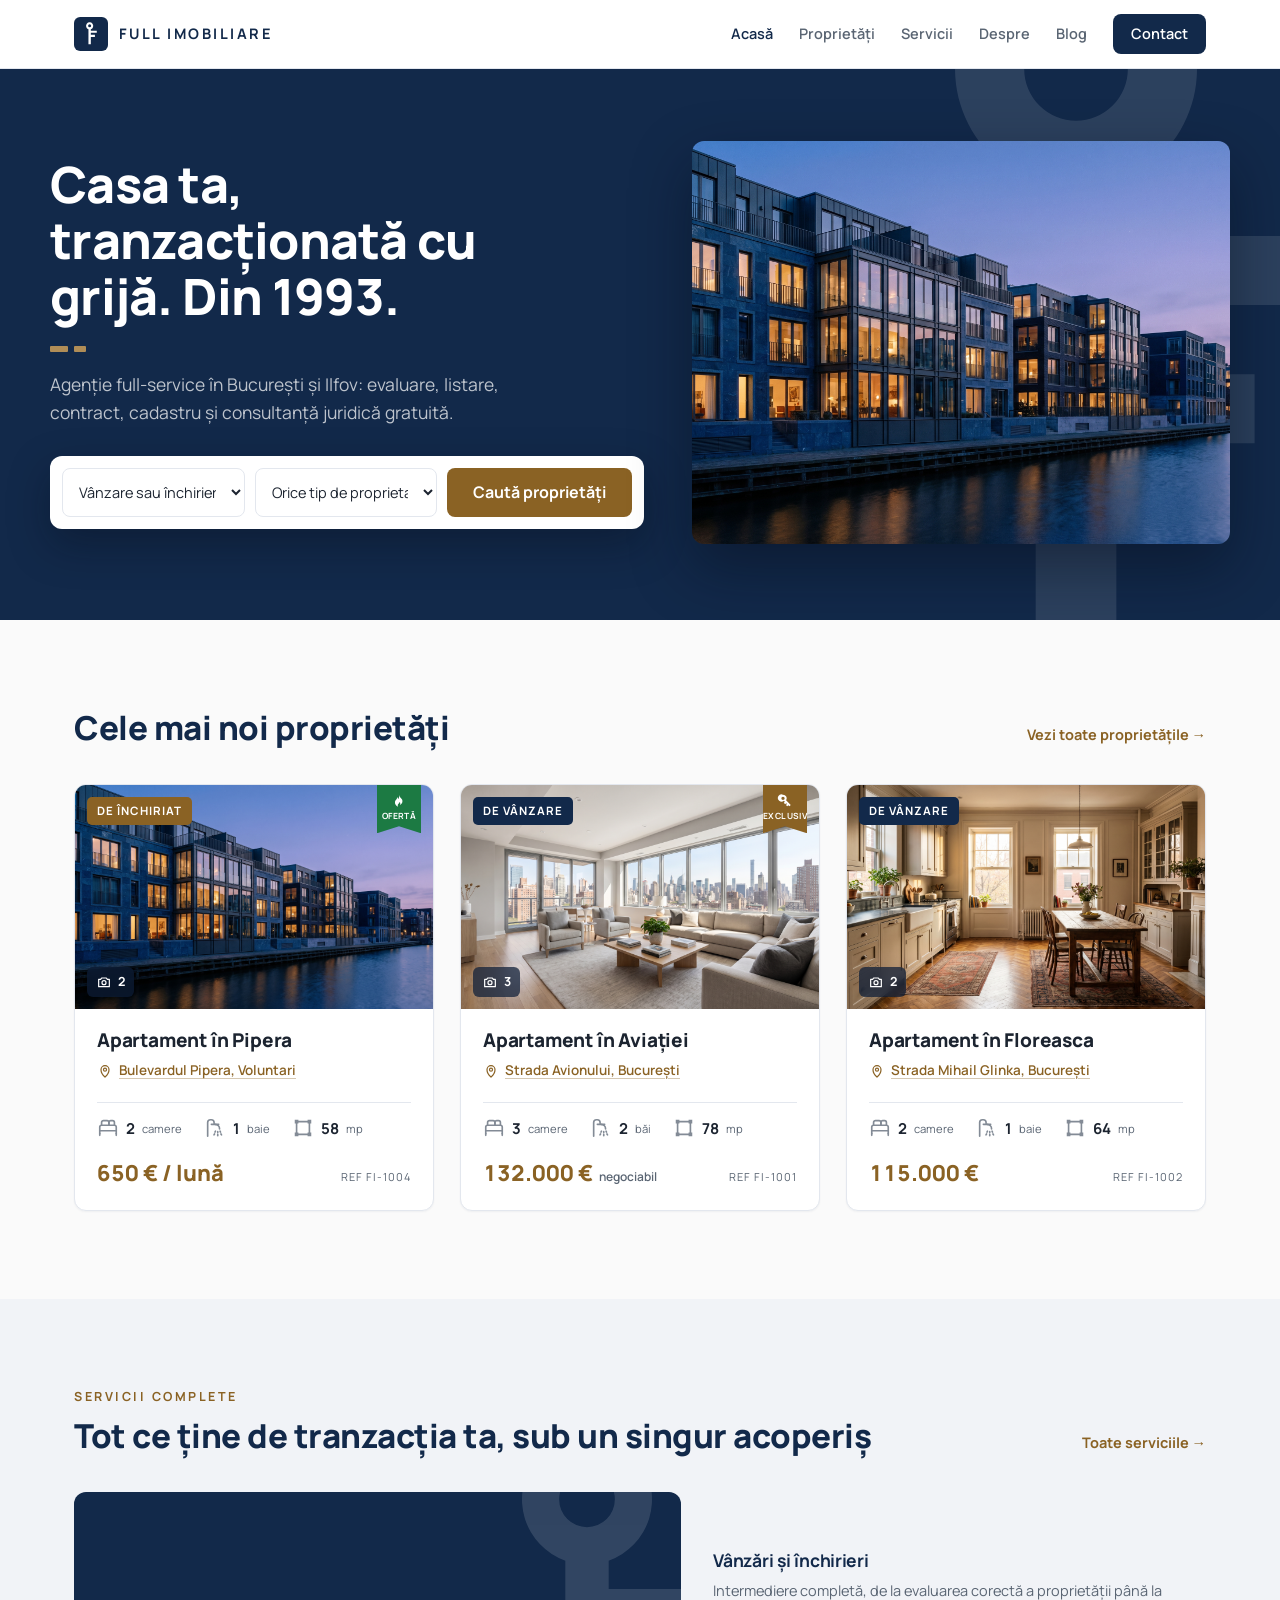
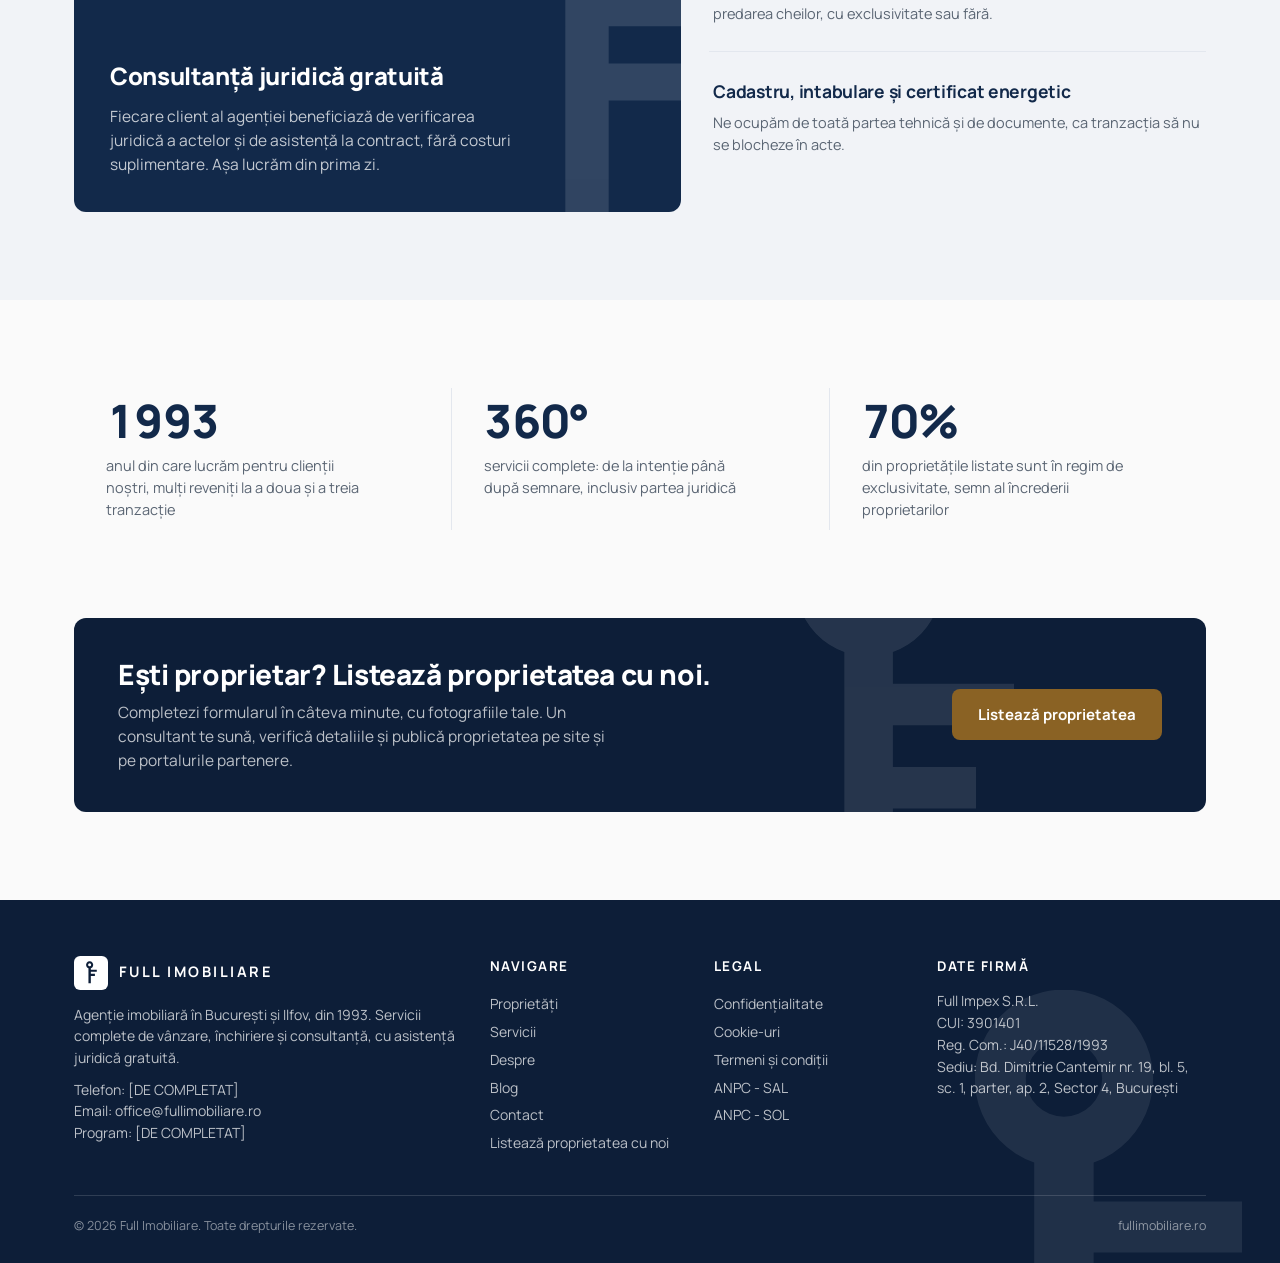
==== index.html @ 8294e528 "Cheia pozitiva in site, dupa regulile din manualul de brand (cap. 10) - Filigran alb 8-13% pe supraf" ====
<!DOCTYPE html>
<html lang="ro">
<head>
<meta charset="utf-8">
<meta name="viewport" content="width=device-width, initial-scale=1">
<meta name="robots" content="noindex, nofollow">
<title>Full Imobiliare | Agenție imobiliară în București și Ilfov, din 1993</title>
<meta name="description" content="Agenție imobiliară full-service în București și Ilfov, din 1993: vânzări, închirieri, evaluare, cadastru și consultanță juridică gratuită. Proprietăți verificate.">
<link rel="icon" href="img/icon/favicon-32.png" sizes="32x32" type="image/png">
<link rel="icon" href="img/icon/favicon-16.png" sizes="16x16" type="image/png">
<link rel="apple-touch-icon" href="img/icon/apple-touch-180.png">
<meta name="theme-color" content="#12294A">
<link rel="stylesheet" href="css/stil.css?v=10">

</head>
<body>

<header class="antet"><div class="container antet-inner">
  <a class="sigla" href="index.html" aria-label="Full Imobiliare, pagina principală"><svg class="sigla-marca" viewBox="0 0 1000 1000" aria-hidden="true" focusable="false"><defs><mask id="m-antet"><rect width="1000" height="1000" fill="white"/><path fill-rule="evenodd" fill="black" d="M425,358.995A105,105 0 1,1 495,358.995L495,405L670,405L670,465 L495,465L495,525L615,525L615,585 L495,585L495,800 L425,800 ZM460,215a45,45 0 1,1 0,90a45,45 0 1,1 0,-90Z"/></mask></defs><rect width="1000" height="1000" rx="180" fill="currentColor" mask="url(#m-antet)"/></svg><span class="sigla-text">FULL IMOBILIARE</span></a>
  <nav class="nav" aria-label="Meniu principal">
    <a href="index.html" class="activ">Acasă</a>
    <a href="proprietati.html">Proprietăți</a>
    <a href="servicii.html">Servicii</a>
    <a href="despre.html">Despre</a>
    <a href="blog.html">Blog</a>
    <a href="contact.html" class="cta">Contact</a>
  </nav>
</div></header>

<section class="hero filigran"><div class="container hero-grila">
  <div>
    <h1>Casa ta, tranzacționată cu grijă. Din 1993.</h1>
    <div class="taietura" aria-hidden="true"></div>
    <p class="sub">Agenție full-service în București și Ilfov: evaluare, listare, contract, cadastru și consultanță juridică gratuită.</p>
    <form class="cauta" action="proprietati.html" method="get">
      <select name="tranzactie" aria-label="Tranzacție">
        <option value="">Vânzare sau închiriere</option>
        <option value="vanzare">De vânzare</option>
        <option value="inchiriere">De închiriat</option>
      </select>
      <select name="tip" aria-label="Tip proprietate">
        <option value="">Orice tip de proprietate</option>
        <option value="apartament">Apartament</option>
        <option value="penthouse">Penthouse</option>
        <option value="casa">Casă / vilă</option>
        <option value="teren">Teren</option>
        <option value="comercial">Spațiu comercial</option>
        <option value="birou">Birou</option>
      </select>
      <button type="submit">Caută proprietăți</button>
    </form>
  </div>
  <div class="hero-foto"><img src="img/demo/ansamblu-canal.png" alt="Ansamblu rezidențial la ora albastră, București"></div>
</div></section>

<section class="sectiune"><div class="container">
  <div class="sectiune-cap">
    <h2>Cele mai noi proprietăți</h2>
    <a href="proprietati.html">Vezi toate proprietățile →</a>
  </div>
  <div class="grila-anunturi aparitie" id="anunturi-recente"></div>
</div></section>

<section class="sectiune gri"><div class="container">
  <p class="eticheta-mica">Servicii complete</p>
  <div class="sectiune-cap">
    <h2>Tot ce ține de tranzacția ta, sub un singur acoperiș</h2>
    <a href="servicii.html">Toate serviciile →</a>
  </div>
  <div class="servicii-asimetric aparitie">
    <div class="serviciu-vedeta filigran">
      <h3>Consultanță juridică gratuită</h3>
      <p>Fiecare client al agenției beneficiază de verificarea juridică a actelor și de asistență la contract, fără costuri suplimentare. Așa lucrăm din prima zi.</p>
    </div>
    <div class="servicii-lista">
      <div class="rand">
        <h3>Vânzări și închirieri</h3>
        <p>Intermediere completă, de la evaluarea corectă a proprietății până la predarea cheilor, cu exclusivitate sau fără.</p>
      </div>
      <div class="rand">
        <h3>Cadastru, intabulare și certificat energetic</h3>
        <p>Ne ocupăm de toată partea tehnică și de documente, ca tranzacția să nu se blocheze în acte.</p>
      </div>
    </div>
  </div>
</div></section>

<section class="sectiune"><div class="container">
  <div class="cifre">
    <div class="cifra"><h3>1993</h3><p>anul din care lucrăm pentru clienții noștri, mulți reveniți la a doua și a treia tranzacție</p></div>
    <div class="cifra"><h3>360°</h3><p>servicii complete: de la intenție până după semnare, inclusiv partea juridică</p></div>
    <div class="cifra"><h3>70%</h3><p>din proprietățile listate sunt în regim de exclusivitate, semn al încrederii proprietarilor</p></div>
  </div>
</div></section>

<section class="sectiune" style="padding-top:0"><div class="container">
  <div class="banda-cta aparitie filigran">
    <div>
      <h2>Ești proprietar? Listează proprietatea cu noi.</h2>
      <p>Completezi formularul în câteva minute, cu fotografiile tale. Un consultant te sună, verifică detaliile și publică proprietatea pe site și pe portalurile partenere.</p>
    </div>
    <a class="buton alama" href="contact.html?rol=proprietar">Listează proprietatea</a>
  </div>
</div></section>

<footer class="subsol filigran"><div class="container">
  <div class="subsol-grila">
    <div>
      <a class="sigla" href="index.html" aria-label="Full Imobiliare"><svg class="sigla-marca" viewBox="0 0 1000 1000" aria-hidden="true" focusable="false"><defs><mask id="m-subsol"><rect width="1000" height="1000" fill="white"/><path fill-rule="evenodd" fill="black" d="M425,358.995A105,105 0 1,1 495,358.995L495,405L670,405L670,465 L495,465L495,525L615,525L615,585 L495,585L495,800 L425,800 ZM460,215a45,45 0 1,1 0,90a45,45 0 1,1 0,-90Z"/></mask></defs><rect width="1000" height="1000" rx="180" fill="currentColor" mask="url(#m-subsol)"/></svg><span class="sigla-text">FULL IMOBILIARE</span></a>
      <p>Agenție imobiliară în București și Ilfov, din 1993. Servicii complete de vânzare, închiriere și consultanță, cu asistență juridică gratuită.</p>
      <p style="margin-top:10px">Telefon: [DE COMPLETAT]<br>Email: <a href="mailto:office@fullimobiliare.ro" style="display:inline; padding:0">office@fullimobiliare.ro</a><br>Program: [DE COMPLETAT]</p>
    </div>
    <div>
      <h4>Navigare</h4>
      <a href="proprietati.html">Proprietăți</a><a href="servicii.html">Servicii</a><a href="despre.html">Despre</a><a href="blog.html">Blog</a><a href="contact.html">Contact</a><a href="contact.html?rol=proprietar">Listează proprietatea cu noi</a>
    </div>
    <div>
      <h4>Legal</h4>
      <a href="#">Confidențialitate</a><a href="#">Cookie-uri</a><a href="#">Termeni și condiții</a><a href="https://anpc.ro/ce-este-sal/" rel="noopener" target="_blank">ANPC - SAL</a><a href="https://ec.europa.eu/consumers/odr" rel="noopener" target="_blank">ANPC - SOL</a>
    </div>
    <div>
      <h4>Date firmă</h4>
      <p>Full Impex S.R.L.<br>CUI: 3901401<br>Reg. Com.: J40/11528/1993<br>Sediu: Bd. Dimitrie Cantemir nr. 19, bl. 5, sc. 1, parter, ap. 2, Sector 4, București</p>
    </div>
  </div>
  <div class="subsol-legal"><span>© 2026 Full Imobiliare. Toate drepturile rezervate.</span><span>fullimobiliare.ro</span></div>
</div></footer>

<script src="js/date-demo.js?v=10"></script>
<script src="js/comun.js?v=10"></script>
<script src="js/app.js?v=10"></script>

</body>
</html>
---- css/stil.css ----
/* FULL IMOBILIARE — stil.css (v3, brandul Cheia-F turnat)
   DESIGN TOKENS: valorile vin din manualul de brand (cap. 8 și 9), fișierul sursă `tokens.css`
   din pachetul de identitate vizuală. Navy + alamă + Manrope. Sistem de rază: containere 12px,
   elemente interactive 8px. Mișcare: press 160ms / UI 220ms / reveal decorativ ≤500ms.
   Alama deschisă (#B08D57) NU ține text alb și NU se folosește pentru text mic pe alb;
   pentru butoane cu text alb și pentru text pe alb se folosește alama închisă (#8A6224). */

@font-face {
  font-family: 'Manrope'; font-style: normal; font-weight: 200 800; font-display: swap;
  src: url(../font/manrope-latin-ext.woff2) format('woff2');
  unicode-range: U+0100-02BA, U+02BD-02C5, U+02C7-02CC, U+02CE-02D7, U+02DD-02FF, U+0304, U+0308, U+0329, U+1D00-1DBF, U+1E00-1E9F, U+1EF2-1EFF, U+2020, U+20A0-20AB, U+20AD-20C0, U+2113, U+2C60-2C7F, U+A720-A7FF;
}
@font-face {
  font-family: 'Manrope'; font-style: normal; font-weight: 200 800; font-display: swap;
  src: url(../font/manrope-latin.woff2) format('woff2');
  unicode-range: U+0000-00FF, U+0131, U+0152-0153, U+02BB-02BC, U+02C6, U+02DA, U+02DC, U+0304, U+0308, U+0329, U+2000-206F, U+20AC, U+2122, U+2191, U+2193, U+2212, U+2215, U+FEFF, U+FFFD;
}

:root {
  /* Baza: culorile mărcii */
  --brand: #12294A;
  --brand-inchis: #0D1E38;
  --alb: #FFFFFF;
  /* Accent: alamă */
  --accent: #B08D57;
  --accent-inchis: #8A6224;
  /* Neutre */
  --fundal: #FAFAFA;
  --fundal-sectiune: #F1F3F7;
  --linie: #E3E7EE;
  --text-secundar: #5A6573;
  --text: #1C2430;
  /* Marcaje de proprietate: tranzacția pe culorile brandului, statusul pe neutre */
  --marcaj-vanzare: #12294A;
  --marcaj-inchiriere: #8A6224;
  --marcaj-rezervat: #1C2430;
  --marcaj-vandut: #5A6573;
  /* Semnal (formulare) */
  --ok: #1C7A43;
  --ok-fundal: #F0FAF4;
  --eroare: #B23A3A;
  /* Tipografie și formă */
  --font: 'Manrope', 'Segoe UI', Arial, sans-serif;
  --raza: 12px;
  --raza-interactiv: 8px;
  --umbra-card: 0 1px 2px rgba(18, 41, 74, 0.05);
  --umbra-ridicat: 0 10px 30px rgba(18, 41, 74, 0.12);
  --ease-out: cubic-bezier(0.23, 1, 0.32, 1);
  --dur-apasare: 160ms;
  --dur-ui: 220ms;
  /* Cheia pozitivă (elementul grafic din manual, cap. 10): filigran pe suprafețe navy, 10-16% opacitate, tăiată de margine */
  --cheie-alb: url("data:image/svg+xml,%3Csvg xmlns=%27http://www.w3.org/2000/svg%27 viewBox=%27355 155 315 645%27%3E%3Cpath fill-rule=%27evenodd%27 fill=%27%23FFFFFF%27 d=%27M425,358.995A105,105 0 1,1 495,358.995L495,405L670,405L670,465 L495,465L495,525L615,525L615,585 L495,585L495,800 L425,800 ZM460,215a45,45 0 1,1 0,90a45,45 0 1,1 0,-90Z%27/%3E%3C/svg%3E");
}

* { margin: 0; padding: 0; box-sizing: border-box; }
[hidden] { display: none !important; }   /* atributul hidden bate orice display din clase (ex. .login-invelis e flex) */
body { font-family: var(--font); color: var(--text); background: var(--fundal); font-size: 16px; line-height: 1.55; -webkit-font-smoothing: antialiased; }
img { max-width: 100%; display: block; }
a { color: inherit; text-decoration: none; }
.container { max-width: 1180px; margin: 0 auto; padding: 0 24px; }

h1, h2, h3 { letter-spacing: -0.015em; }
.pret, .card-pret, .cifra h3, [data-cifre] { font-variant-numeric: tabular-nums; }

:focus-visible { outline: 2px solid var(--accent-inchis); outline-offset: 2px; border-radius: 4px; }

/* ===== Tăietura: separatorul de brand, în proporția dinților cheii (175 / rost 60 / 120) ===== */
.taietura { display: flex; gap: var(--taietura-h, 6px); align-items: center; }
.taietura::before, .taietura::after { content: ""; display: block; height: var(--taietura-h, 6px); background: var(--accent); border-radius: 1px; }
.taietura::before { width: calc(var(--taietura-h, 6px) * 175 / 60); }
.taietura::after  { width: calc(var(--taietura-h, 6px) * 120 / 60); }

/* ===== Filigranul cu cheia pozitivă: părintele primește .filigran (relative + overflow hidden) =====
   Dimensiunea și poziția se dau per suprafață prin --f-h / --f-dreapta / --f-sus / --f-jos; opacitatea în 10-16%. */
.filigran { position: relative; overflow: hidden; isolation: isolate; }
.filigran::before { content: ""; position: absolute; z-index: 0; pointer-events: none; background: var(--cheie-alb) no-repeat center / contain; opacity: var(--f-opacitate, 0.12); height: var(--f-h, 120%); aspect-ratio: 315 / 645; right: var(--f-dreapta, -4%); top: var(--f-sus, auto); bottom: var(--f-jos, auto); }
.filigran > * { position: relative; z-index: 1; }

/* ===== Mișcare: apariție la scroll (IntersectionObserver adaugă .vizibil) ===== */
@media (prefers-reduced-motion: no-preference) {
  .aparitie { opacity: 0; transform: translateY(18px); transition: opacity 0.5s var(--ease-out), transform 0.5s var(--ease-out); }
  .aparitie.vizibil { opacity: 1; transform: none; }
  .aparitie:not(.vizibil) .card-anunt { opacity: 0; transform: translateY(12px); }
}

/* ===== Header: marca SVG inline + wordmark Manrope (lockup-ul se compune, nu e imagine) ===== */
.antet { background: rgba(255,255,255,0.92); backdrop-filter: blur(8px); border-bottom: 1px solid var(--linie); position: sticky; top: 0; z-index: 50; }
.antet-inner { display: flex; align-items: center; justify-content: space-between; height: 68px; }
.sigla { display: flex; align-items: center; gap: 11px; color: var(--brand); }
.sigla-marca { width: 34px; height: 34px; flex: none; color: var(--brand); display: block; }
.sigla-text { font-weight: 700; font-size: 14.5px; letter-spacing: 0.17em; line-height: 1; white-space: nowrap; }
.nav { display: flex; align-items: center; gap: 26px; font-size: 14.5px; font-weight: 600; color: var(--text-secundar); }
.nav a { transition: color var(--dur-ui) ease; }
.nav a.activ, .nav a:hover { color: var(--brand); }
.nav .cta { background: var(--brand); color: var(--alb); padding: 9px 18px; border-radius: var(--raza-interactiv); transition: background var(--dur-ui) ease, transform var(--dur-apasare) var(--ease-out); }
.nav .cta:hover { background: var(--brand-inchis); color: var(--alb); }
.nav .cta:active { transform: scale(0.97); }
.nav .cta.activ { color: var(--alb); background: var(--brand-inchis); }   /* altfel .activ îl face navy pe navy */

/* ===== Hero: split asimetric; intrare o singură dată, la încărcare ===== */
.hero { background: var(--brand); color: var(--alb); overflow: hidden; --f-h: 135%; --f-sus: -22%; --f-dreapta: -3%; --f-opacitate: 0.11; }
.hero-grila { display: grid; grid-template-columns: 1.05fr 0.95fr; gap: 48px; align-items: center; padding: 72px 0 76px 0; }
.hero h1 { font-size: clamp(32px, 4.2vw, 50px); line-height: 1.12; max-width: 15ch; font-weight: 800; }
.hero .taietura { margin-top: 22px; }
.hero p.sub { margin-top: 18px; font-size: 17.5px; line-height: 1.6; color: rgba(255,255,255,0.72); max-width: 44ch; }
.hero-foto { border-radius: var(--raza); overflow: hidden; box-shadow: 0 24px 60px rgba(5, 12, 24, 0.45); aspect-ratio: 4/3; }
.hero-foto img { width: 100%; height: 100%; object-fit: cover; }
@media (prefers-reduced-motion: no-preference) {
  .hero-grila > div { transition: opacity 0.6s var(--ease-out), transform 0.6s var(--ease-out); }
  .hero-foto { transition: opacity 0.6s var(--ease-out) 80ms, transform 0.6s var(--ease-out) 80ms, box-shadow var(--dur-ui) ease; }
  @starting-style {
    .hero-grila > div { opacity: 0; transform: translateY(14px); }
    .hero-foto { opacity: 0; transform: translateY(14px); }
  }
}
.cauta { margin-top: 30px; background: var(--alb); border-radius: var(--raza); padding: 12px; display: flex; gap: 10px; flex-wrap: wrap; box-shadow: 0 16px 40px rgba(5, 12, 24, 0.35); }
.cauta select { flex: 1; min-width: 150px; border: 1px solid var(--linie); border-radius: var(--raza-interactiv); padding: 12px; font: inherit; font-size: 14.5px; color: var(--text); background: var(--alb); }
.cauta button { background: var(--accent-inchis); color: var(--alb); border: 0; border-radius: var(--raza-interactiv); padding: 12px 26px; font: inherit; font-weight: 700; cursor: pointer; transition: transform var(--dur-apasare) var(--ease-out), box-shadow var(--dur-ui) ease, background var(--dur-ui) ease; }
.cauta button:active { transform: scale(0.97); }

/* ===== Secțiuni ===== */
.sectiune { padding: 88px 0; }
.sectiune.gri { background: var(--fundal-sectiune); }
.sectiune-cap { display: flex; align-items: baseline; justify-content: space-between; gap: 20px; margin-bottom: 36px; }
.sectiune-cap h2 { font-size: clamp(25px, 2.8vw, 33px); color: var(--brand); line-height: 1.2; font-weight: 800; }
.sectiune-cap a { font-size: 14.5px; font-weight: 700; color: var(--accent-inchis); white-space: nowrap; display: inline-block; transition: transform var(--dur-ui) var(--ease-out); }
.eticheta-mica { font-size: 12.5px; letter-spacing: 2.5px; font-weight: 700; color: var(--accent-inchis); text-transform: uppercase; margin-bottom: 10px; }
.subtitlu-sectiune { color: var(--text-secundar); font-size: 16.5px; max-width: 60ch; margin-top: -22px; margin-bottom: 34px; }

/* ===== Card proprietate: intrare cu stagger la fiecare randare (inclusiv la filtrare) ===== */
.grila-anunturi { display: grid; grid-template-columns: repeat(auto-fill, minmax(300px, 1fr)); gap: 26px; }
.card-anunt { background: var(--alb); border: 1px solid var(--linie); border-radius: var(--raza); overflow: hidden; box-shadow: var(--umbra-card); transition: box-shadow var(--dur-ui) ease, transform var(--dur-apasare) var(--ease-out); }
.card-anunt:active { transform: scale(0.99); }
@media (prefers-reduced-motion: no-preference) {
  .card-anunt { transition: opacity 0.45s var(--ease-out), box-shadow var(--dur-ui) ease, transform 0.45s var(--ease-out); transition-delay: calc(min(var(--i, 0), 8) * 50ms), 0ms, calc(min(var(--i, 0), 8) * 50ms); }
  @starting-style {
    .card-anunt { opacity: 0; transform: translateY(12px); }
  }
}
.card-foto { position: relative; display: block; aspect-ratio: 16/10; overflow: hidden; background: var(--fundal-sectiune); }
.card-foto img { width: 100%; height: 100%; object-fit: cover; transition: transform 0.5s var(--ease-out); }
.insigne { position: absolute; top: 12px; left: 12px; display: flex; gap: 8px; flex-wrap: wrap; }
.insigna { font-size: 11.5px; font-weight: 700; letter-spacing: 1px; padding: 5px 10px; border-radius: 5px; color: var(--alb); background: var(--marcaj-vanzare); text-transform: uppercase; }
.insigna.inchiriere { background: var(--marcaj-inchiriere); }
.insigna.rezervat { background: var(--marcaj-rezervat); }
.insigna.vandut { background: var(--marcaj-vandut); }
/* Semne de carte: panglici verticale în colțul din dreapta-sus, cu crestătură jos (ca în referință) */
.panglici { position: absolute; top: 0; right: 12px; display: flex; gap: 6px; }
.panglica { display: flex; flex-direction: column; align-items: center; gap: 3px; width: 44px; padding: 8px 0 13px 0; color: var(--alb); background: var(--brand); clip-path: polygon(0 0, 100% 0, 100% 100%, 50% calc(100% - 7px), 0 100%); box-shadow: var(--umbra-card); }
.panglica.navy { background: var(--brand); }
.panglica.alama { background: var(--accent-inchis); }
.panglica.verde { background: var(--ok); }
.panglica.rosu { background: var(--eroare); }
.panglica-ico svg { width: 16px; height: 16px; display: block; }
.panglica-text { font-size: 8.5px; font-weight: 700; letter-spacing: 0.4px; text-transform: uppercase; line-height: 1; white-space: nowrap; }
.contor-poze { position: absolute; left: 12px; bottom: 12px; display: inline-flex; align-items: center; gap: 6px; background: rgba(13, 30, 56, 0.72); color: var(--alb); font-size: 12.5px; font-weight: 700; padding: 5px 9px; border-radius: 6px; backdrop-filter: blur(4px); }
.contor-poze svg { width: 16px; height: 16px; }
.card-corp { padding: 20px 22px 20px 22px; }
.card-titlu { font-size: 19px; font-weight: 800; line-height: 1.25; color: var(--text); letter-spacing: -0.01em; }
.card-titlu a { transition: color var(--dur-ui) ease; }
.card-adresa { display: inline-flex; align-items: center; gap: 6px; margin-top: 8px; font-size: 13.5px; font-weight: 600; color: var(--accent-inchis); text-decoration: underline; text-decoration-color: rgba(138, 98, 36, 0.35); text-underline-offset: 3px; transition: text-decoration-color var(--dur-ui) ease; }
.card-adresa svg { width: 16px; height: 16px; flex: none; }
.card-detalii { display: flex; flex-wrap: wrap; gap: 10px 22px; margin-top: 16px; padding-top: 14px; border-top: 1px solid var(--linie); }
.detaliu { display: inline-flex; align-items: center; gap: 7px; color: var(--text-secundar); font-size: 13.5px; }
.detaliu svg { width: 22px; height: 22px; color: var(--text-secundar); opacity: 0.75; }
.detaliu b { color: var(--text); font-size: 15px; font-weight: 700; }
.card-jos { display: flex; align-items: baseline; justify-content: space-between; gap: 12px; margin-top: 16px; }
.card-pret { font-size: 22px; font-weight: 800; color: var(--accent-inchis); }
.card-pret span.negociabil { font-size: 12px; color: var(--text-secundar); font-weight: 600; margin-left: 6px; }
.card-id { font-size: 11px; letter-spacing: 1px; color: var(--text-secundar); white-space: nowrap; }
/* ===== Filtre (Proprietăți) ===== */
.bara-filtre { background: var(--alb); border: 1px solid var(--linie); border-radius: var(--raza); padding: 16px; display: flex; gap: 12px; flex-wrap: wrap; margin-bottom: 26px; box-shadow: var(--umbra-card); }
.bara-filtre select { border: 1px solid var(--linie); border-radius: var(--raza-interactiv); padding: 11px 12px; font: inherit; font-size: 14px; color: var(--text); background: var(--alb); transition: border-color var(--dur-ui) ease; }
.rezultate-info { font-size: 14px; color: var(--text-secundar); margin-bottom: 18px; }

/* ===== Pagina proprietății (ajustare emoțională 22.09.2026: galerie mozaic + lightbox, puncte forte, CTA vizionare) ===== */
.anunt-titlu-bloc { padding: 34px 0 18px 0; }
.anunt-cap { display: flex; align-items: flex-start; justify-content: space-between; gap: 20px; flex-wrap: wrap; }
.anunt-cap .eticheta-mica { margin-bottom: 6px; }
.anunt-titlu-bloc h1 { font-size: clamp(26px, 3.2vw, 36px); color: var(--brand); max-width: 28ch; line-height: 1.15; font-weight: 800; }
.anunt-meta { margin-top: 10px; color: var(--text-secundar); font-size: 15px; display: flex; align-items: center; flex-wrap: wrap; gap: 8px; }
.adresa-link { display: inline-flex; align-items: center; gap: 6px; color: var(--accent-inchis); font-weight: 600; text-decoration: underline; text-decoration-color: rgba(138, 98, 36, 0.35); text-underline-offset: 3px; }
.adresa-link svg { width: 17px; height: 17px; }
.meta-sep { color: var(--linie); }
.anunt-actiuni { display: flex; align-items: center; gap: 10px; flex-wrap: wrap; padding-top: 4px; }
.buton-icon { display: inline-flex; align-items: center; gap: 7px; background: var(--alb); border: 1px solid var(--linie); border-radius: var(--raza-interactiv); padding: 9px 13px; font: inherit; font-size: 13.5px; font-weight: 600; color: var(--text); cursor: pointer; transition: border-color var(--dur-ui) ease, transform var(--dur-apasare) var(--ease-out); }
.buton-icon svg { width: 17px; height: 17px; color: var(--accent-inchis); }
.buton-icon:active { transform: scale(0.97); }
.share-invelis { position: relative; }
.share-meniu { position: absolute; top: calc(100% + 6px); right: 0; z-index: 20; background: var(--alb); border: 1px solid var(--linie); border-radius: var(--raza); box-shadow: var(--umbra-ridicat); padding: 6px; min-width: 190px; display: grid; }
.share-meniu a, .share-meniu button { display: block; width: 100%; text-align: left; background: none; border: 0; font: inherit; font-size: 14px; font-weight: 600; color: var(--text); padding: 9px 12px; border-radius: 6px; cursor: pointer; }
.share-meniu a:hover, .share-meniu button:hover { background: var(--fundal-sectiune); }

/* Galeria mozaic: fotografia principală ocupă 2/3, două laterale 1/3; înălțime fixă, poze decupate frumos */
.galerie { display: grid; gap: 10px; height: clamp(300px, 42vw, 520px); border-radius: var(--raza); overflow: hidden; position: relative; }
.galerie.trei { grid-template-columns: 2fr 1fr; grid-template-rows: 1fr 1fr; }
.galerie.doua { grid-template-columns: 1.6fr 1fr; }
.galerie.una { grid-template-columns: 1fr; }
.galerie-poza { position: relative; border: 0; padding: 0; background: var(--fundal-sectiune); cursor: zoom-in; overflow: hidden; }
.galerie.trei .galerie-poza:first-child { grid-row: 1 / 3; }
.galerie-poza img { width: 100%; height: 100%; object-fit: cover; display: block; transition: transform 0.6s var(--ease-out); }
.galerie-toate { position: absolute; right: 14px; bottom: 14px; display: inline-flex; align-items: center; gap: 8px; background: rgba(255,255,255,0.94); color: var(--brand); border: 0; border-radius: var(--raza-interactiv); padding: 10px 14px; font: inherit; font-size: 13.5px; font-weight: 700; cursor: pointer; box-shadow: var(--umbra-ridicat); backdrop-filter: blur(6px); transition: transform var(--dur-apasare) var(--ease-out); }
.galerie-toate svg { width: 17px; height: 17px; }
.galerie-toate:active { transform: scale(0.97); }
.galerie-gol { height: 100%; display: flex; align-items: center; justify-content: center; background: var(--fundal-sectiune); color: var(--text-secundar); }
@media (prefers-reduced-motion: no-preference) {
  .galerie { transition: opacity 0.6s var(--ease-out), transform 0.6s var(--ease-out); }
  @starting-style { .galerie { opacity: 0; transform: translateY(12px); } }
}

/* Lightbox: fundal închis, fotografia centrată, navigare cu săgeți și tastatură */
.lightbox { border: 0; padding: 0; background: transparent; max-width: 100vw; max-height: 100vh; width: 100vw; height: 100vh; }
.lightbox::backdrop { background: rgba(6, 14, 28, 0.92); }
.lightbox figure { margin: 0; width: 100%; height: 100%; display: flex; flex-direction: column; align-items: center; justify-content: center; gap: 12px; padding: 56px 72px; }
.lightbox img { max-width: 100%; max-height: calc(100vh - 140px); object-fit: contain; border-radius: 8px; box-shadow: 0 30px 80px rgba(0,0,0,0.6); }
.lightbox figcaption { color: rgba(255,255,255,0.7); font-size: 13.5px; letter-spacing: 1px; font-weight: 600; }
.lb-inchide, .lb-nav { position: fixed; background: rgba(255,255,255,0.12); color: var(--alb); border: 0; border-radius: 50%; width: 46px; height: 46px; font-size: 26px; line-height: 1; cursor: pointer; display: flex; align-items: center; justify-content: center; transition: background var(--dur-ui) ease; }
.lb-inchide { top: 18px; right: 18px; font-size: 18px; }
.lb-nav { top: 50%; transform: translateY(-50%); font-size: 34px; padding-bottom: 4px; }
.lb-prev { left: 16px; } .lb-next { right: 16px; }
.lb-inchide:hover, .lb-nav:hover { background: rgba(255,255,255,0.24); }
@media (prefers-reduced-motion: no-preference) {
  .lightbox[open] { transition: opacity var(--dur-ui) var(--ease-out); }
  @starting-style { .lightbox[open] { opacity: 0; } }
}

/* Puncte forte: argumentele pozitive, cu bifă în alamă */
.panou-puncte { background: linear-gradient(135deg, #FFFDF9 0%, var(--alb) 60%); border-color: #EADFCB; }
.puncte-forte { list-style: none; display: grid; grid-template-columns: 1fr 1fr; gap: 10px 22px; }
.puncte-forte li { display: flex; align-items: flex-start; gap: 10px; font-size: 15px; font-weight: 600; color: var(--text); line-height: 1.4; }
.puncte-forte svg { width: auto; height: 18px; flex: none; color: var(--accent-inchis); margin: 2px 4px 0 3px; }   /* bulina de listă = cheia pozitivă (manual, cap. 10) */
.descriere { color: var(--text); font-size: 16px; line-height: 1.75; white-space: pre-line; }
.anunt-grila { display: grid; grid-template-columns: 2fr 1fr; gap: 30px; align-items: start; padding: 26px 0 88px 0; }.panou { background: var(--alb); border: 1px solid var(--linie); border-radius: var(--raza); padding: 24px; box-shadow: var(--umbra-card); }
.panou + .panou { margin-top: 20px; }
.panou h3 { color: var(--brand); margin-bottom: 12px; font-size: 17px; font-weight: 700; }
.panou-pret { border-top: 3px solid var(--accent); }
.panou .pret { font-size: 32px; font-weight: 800; color: var(--accent-inchis); }
.panou .ref { margin-top: 4px; font-size: 12.5px; letter-spacing: 1px; color: var(--text-secundar); }
.lipicios { position: sticky; top: 88px; }
.buton { display: block; text-align: center; font-weight: 700; border-radius: var(--raza-interactiv); padding: 13px; margin-top: 12px; font-size: 15px; transition: transform var(--dur-apasare) var(--ease-out), box-shadow var(--dur-ui) ease, background var(--dur-ui) ease; cursor: pointer; }
.buton:active { transform: scale(0.97); }
.buton.telefon { background: var(--brand); color: var(--alb); }
.buton.whatsapp { background: #1FA855; color: var(--alb); }
.buton.alama { background: var(--accent-inchis); color: var(--alb); }
.buton.contur { background: transparent; color: var(--brand); border: 1.5px solid var(--brand); }
.agent { display: flex; align-items: center; gap: 8px; margin-top: 16px; padding-top: 16px; border-top: 1px solid var(--linie); font-size: 14px; color: var(--text-secundar); }
.tabel-spec { width: 100%; border-collapse: collapse; font-size: 14.5px; }
.tabel-spec td { padding: 10px 0; }
.tabel-spec tr + tr td { border-top: 1px solid var(--linie); }
.tabel-spec td:first-child { color: var(--text-secundar); width: 46%; }
.dotari-lista { display: flex; flex-wrap: wrap; gap: 8px; }
.dotare { display: inline-flex; align-items: center; gap: 6px; background: var(--fundal-sectiune); border-radius: var(--raza-interactiv); padding: 7px 12px 7px 9px; font-size: 13.5px; font-weight: 500; }
.dotare svg { width: 15px; height: 15px; color: var(--accent-inchis); flex: none; }
.dotari-grup + .dotari-grup { margin-top: 16px; }
.dotari-grup h4 { font-size: 12px; letter-spacing: 1.5px; text-transform: uppercase; color: var(--text-secundar); font-weight: 700; margin-bottom: 8px; }
.harta-slot { background: var(--fundal-sectiune); border: 1px dashed var(--linie); border-radius: var(--raza); height: 300px; display: flex; align-items: center; justify-content: center; color: var(--text-secundar); font-size: 14px; text-align: center; padding: 0 24px; }

/* ===== Servicii: layout asimetric 1 + coloană ===== */
.servicii-asimetric { display: grid; grid-template-columns: 1.1fr 0.9fr; gap: 28px; align-items: stretch; }
.serviciu-vedeta { background: var(--brand); border-radius: var(--raza); padding: 36px; color: var(--alb); display: flex; flex-direction: column; justify-content: flex-end; min-height: 320px; --f-h: 125%; --f-sus: -18%; --f-dreapta: -6%; --f-opacitate: 0.13; }
.serviciu-vedeta h3 { font-size: 24px; margin-bottom: 10px; font-weight: 800; }
.serviciu-vedeta p { color: rgba(255,255,255,0.75); font-size: 15.5px; max-width: 46ch; }
.servicii-lista { display: flex; flex-direction: column; justify-content: center; }
.servicii-lista .rand { padding: 26px 4px; }
.servicii-lista .rand + .rand { border-top: 1px solid var(--linie); }
.servicii-lista h3 { color: var(--brand); font-size: 17.5px; margin-bottom: 6px; font-weight: 700; }
.servicii-lista p { font-size: 14.5px; color: var(--text-secundar); max-width: 58ch; }

/* ===== Grila servicii (pagina Servicii) ===== */
.grila-servicii { display: grid; grid-template-columns: repeat(auto-fill, minmax(310px, 1fr)); gap: 24px; }
.card-serviciu { background: var(--alb); border: 1px solid var(--linie); border-radius: var(--raza); padding: 26px; box-shadow: var(--umbra-card); transition: box-shadow var(--dur-ui) ease, transform var(--dur-ui) var(--ease-out); }
.card-serviciu h3 { color: var(--brand); font-size: 17px; margin-bottom: 8px; font-weight: 700; }
.card-serviciu p { font-size: 14.5px; color: var(--text-secundar); }
.card-serviciu.evidentiat { background: var(--brand); border-color: var(--brand); grid-column: 1 / -1; padding: 36px; --f-h: 240%; --f-sus: -60%; --f-dreapta: 2%; --f-opacitate: 0.12; }
.card-serviciu.evidentiat h3 { color: var(--alb); font-size: 21px; }
.card-serviciu.evidentiat p { color: rgba(255,255,255,0.78); max-width: 72ch; font-size: 15.5px; }

/* ===== Bandă CTA (proprietari) ===== */
.banda-cta { background: var(--brand-inchis); color: var(--alb); border-radius: var(--raza); padding: 40px 44px; display: grid; grid-template-columns: 1.4fr auto; gap: 28px; align-items: center; --f-h: 230%; --f-sus: -55%; --f-dreapta: 17%; --f-opacitate: 0.10; }
.banda-cta h2 { font-size: clamp(22px, 2.4vw, 28px); line-height: 1.2; font-weight: 800; }
.banda-cta p { color: rgba(255,255,255,0.72); margin-top: 8px; font-size: 15.5px; max-width: 56ch; }
.banda-cta .buton { margin: 0; padding: 14px 26px; white-space: nowrap; }

/* ===== Blog ===== */
.grila-blog { display: grid; grid-template-columns: repeat(auto-fill, minmax(320px, 1fr)); gap: 26px; }
.card-articol { background: var(--alb); border: 1px solid var(--linie); border-radius: var(--raza); overflow: hidden; box-shadow: var(--umbra-card); transition: box-shadow var(--dur-ui) ease, transform var(--dur-ui) var(--ease-out); }
.card-articol img { aspect-ratio: 16/9; object-fit: cover; width: 100%; }
.card-articol .corp { padding: 20px 22px 22px 22px; }
.card-articol h3 { font-size: 17px; color: var(--brand); line-height: 1.35; font-weight: 700; }
.card-articol .data { font-size: 12.5px; color: var(--text-secundar); margin-top: 8px; }
.articol-invelis { max-width: 780px; }
.articol-invelis h1 { font-size: clamp(28px, 3.4vw, 38px); color: var(--brand); line-height: 1.15; font-weight: 800; }
.articol-data { margin-top: 10px; color: var(--text-secundar); font-size: 14px; }
.articol-imagine { margin-top: 26px; border-radius: var(--raza); overflow: hidden; }
.articol-imagine img { width: 100%; aspect-ratio: 16/9; object-fit: cover; }
.articol-continut { margin-top: 30px; font-size: 17px; line-height: 1.75; color: var(--text); }
.articol-continut p + p { margin-top: 18px; }
.articol-continut h2 { font-size: 23px; color: var(--brand); margin: 34px 0 12px 0; line-height: 1.25; font-weight: 800; }
.articol-inapoi { display: inline-block; margin-top: 36px; font-weight: 700; color: var(--accent-inchis); font-size: 14.5px; }

/* ===== Formulare (contact + solicitări) ===== */
.formular { display: grid; gap: 14px; }
.formular label { font-size: 13.5px; font-weight: 600; color: var(--text); display: block; margin-bottom: 6px; }
.formular input, .formular textarea, .formular select { border: 1px solid var(--linie); border-radius: var(--raza-interactiv); padding: 12px; font: inherit; font-size: 15px; width: 100%; background: var(--alb); color: var(--text); transition: border-color var(--dur-ui) ease; }
.formular button[type="submit"], .formular .buton-principal { background: var(--brand); color: var(--alb); border: 0; border-radius: var(--raza-interactiv); padding: 14px 22px; font: inherit; font-weight: 700; font-size: 15px; cursor: pointer; transition: background var(--dur-ui) ease, transform var(--dur-apasare) var(--ease-out); }
.formular button[type="submit"]:active { transform: scale(0.97); }
.formular .grila-2 { display: grid; grid-template-columns: 1fr 1fr; gap: 14px; }
.formular .grila-3 { display: grid; grid-template-columns: 1fr 1fr 1fr; gap: 14px; }
.formular .camp-lat { grid-column: 1 / -1; }
.formular .nota { font-size: 12.5px; color: var(--text-secundar); }
.bloc-formular { border: 0; padding: 0; margin: 0; min-width: 0; display: grid; gap: 14px; }
.bloc-formular + .bloc-formular { margin-top: 12px; padding-top: 22px; border-top: 1px solid var(--linie); }
.bloc-formular legend { float: left; width: 100%; font-size: 12px; letter-spacing: 1.8px; text-transform: uppercase; color: var(--accent-inchis); font-weight: 700; margin-bottom: 4px; }
.bloc-formular legend + * { clear: both; }
.camp-bifat label, .consimtamant label { display: flex; gap: 10px; align-items: flex-start; font-weight: 500; font-size: 14px; cursor: pointer; margin: 0; line-height: 1.45; }
.camp-bifat input, .consimtamant input { width: 18px; height: 18px; flex: none; margin-top: 2px; accent-color: var(--brand); }
.consimtamant a { color: var(--accent-inchis); font-weight: 600; text-decoration: underline; }
.formular-eroare { color: var(--eroare); font-size: 13.5px; font-weight: 600; }
.succes { background: var(--ok-fundal); border: 1px solid #BFE3CD; border-radius: var(--raza); padding: 28px; }
.succes h3 { color: var(--ok); font-size: 19px; margin-bottom: 8px; font-weight: 800; }
.succes p { color: var(--text-secundar); font-size: 15px; }
.succes .ref-solicitare { display: inline-block; margin-top: 12px; font-size: 12.5px; letter-spacing: 1.5px; font-weight: 700; color: var(--brand); background: var(--alb); border: 1px solid var(--linie); border-radius: 6px; padding: 6px 12px; }

/* Bife de dotări (aceeași componentă în site și în admin) */
.bife-grupuri { display: grid; gap: 18px; }
.bife-grup h4 { font-size: 12px; letter-spacing: 1.5px; text-transform: uppercase; color: var(--text-secundar); font-weight: 700; margin-bottom: 10px; }
.bife { display: grid; grid-template-columns: repeat(auto-fill, minmax(190px, 1fr)); gap: 8px 14px; }
.bifa { display: flex; align-items: center; gap: 9px; font-size: 14px; font-weight: 500; cursor: pointer; padding: 7px 10px; border: 1px solid var(--linie); border-radius: var(--raza-interactiv); background: var(--alb); transition: border-color var(--dur-ui) ease, background var(--dur-ui) ease; margin: 0; user-select: none; }
.bifa input { width: 16px; height: 16px; flex: none; accent-color: var(--brand); margin: 0; }
.bifa:has(input:checked) { border-color: var(--brand); background: var(--fundal-sectiune); }
.bife-gol { font-size: 13.5px; color: var(--text-secundar); }

/* Manager de fotografii (aceeași componentă în site și în admin) */
.poze-incarcare { border: 1.5px dashed var(--linie); border-radius: var(--raza); padding: 22px; text-align: center; background: var(--fundal); transition: border-color var(--dur-ui) ease, background var(--dur-ui) ease; }
.poze-incarcare.peste { border-color: var(--brand); background: var(--fundal-sectiune); }
.poze-incarcare p { font-size: 14px; color: var(--text-secundar); margin-top: 8px; }
.poze-incarcare input[type="file"] { display: none; }
.poze-incarcare .buton-fisier { display: inline-block; background: var(--brand); color: var(--alb); border-radius: var(--raza-interactiv); padding: 10px 18px; font-weight: 700; font-size: 14px; cursor: pointer; }
.poze-grila { display: grid; grid-template-columns: repeat(auto-fill, minmax(120px, 1fr)); gap: 10px; margin-top: 12px; }
.poza-item { position: relative; border-radius: var(--raza-interactiv); overflow: hidden; border: 1px solid var(--linie); background: var(--fundal-sectiune); }
.poza-item img { width: 100%; aspect-ratio: 4/3; object-fit: cover; }
.poza-item .poza-principala { position: absolute; top: 6px; left: 6px; font-size: 10px; letter-spacing: 1px; text-transform: uppercase; font-weight: 700; color: var(--alb); background: var(--brand); padding: 3px 7px; border-radius: 4px; }
.poza-item .poza-actiuni { position: absolute; bottom: 0; left: 0; right: 0; display: flex; justify-content: space-between; background: rgba(13, 30, 56, 0.78); padding: 4px 6px; }
.poza-item .poza-actiuni button { background: transparent; border: 0; color: var(--alb); font: inherit; font-size: 13px; cursor: pointer; padding: 2px 6px; border-radius: 4px; line-height: 1; }
.poza-item .poza-actiuni button:hover { background: rgba(255,255,255,0.15); }
.poza-item .poza-actiuni button:disabled { opacity: 0.3; cursor: default; }

/* Contact: două roluri */
.contact-direct { display: flex; flex-wrap: wrap; gap: 12px; margin-bottom: 36px; }
.contact-direct a, .contact-direct span { display: inline-flex; align-items: center; gap: 8px; background: var(--alb); border: 1px solid var(--linie); border-radius: var(--raza-interactiv); padding: 11px 16px; font-size: 14.5px; font-weight: 600; color: var(--brand); transition: border-color var(--dur-ui) ease; }
.contact-direct span { color: var(--text-secundar); font-weight: 500; }
.rol-comutator { display: grid; grid-template-columns: 1fr 1fr; gap: 16px; margin-bottom: 26px; }
.rol-card { text-align: left; background: var(--alb); border: 1.5px solid var(--linie); border-radius: var(--raza); padding: 22px 24px; cursor: pointer; font: inherit; color: var(--text); transition: border-color var(--dur-ui) ease, box-shadow var(--dur-ui) ease, transform var(--dur-apasare) var(--ease-out); display: grid; gap: 4px; }
.rol-card:active { transform: scale(0.99); }
.rol-card .rol-titlu { font-size: 18px; font-weight: 800; color: var(--brand); }
.rol-card .rol-sub { font-size: 14px; color: var(--text-secundar); }
.rol-card.activ { border-color: var(--brand); box-shadow: 0 0 0 3px rgba(18, 41, 74, 0.08); }
.rol-card.activ .rol-sub { color: var(--accent-inchis); font-weight: 600; }
.grila-contact { display: grid; grid-template-columns: 1.35fr 1fr; gap: 32px; align-items: start; }
.formular-cap { margin-bottom: 18px; }
.formular-cap h3 { color: var(--brand); font-size: 21px; font-weight: 800; }
.formular-cap p { color: var(--text-secundar); font-size: 14.5px; margin-top: 4px; }

/* ===== Cifre de încredere ===== */
.cifre { display: grid; grid-template-columns: repeat(3, 1fr); gap: 0; }
.cifra { padding: 8px 32px; }
.cifra + .cifra { border-left: 1px solid var(--linie); }
.cifra h3 { font-size: clamp(34px, 4vw, 46px); color: var(--brand); line-height: 1.1; font-weight: 800; }
.cifra p { color: var(--text-secundar); font-size: 14.5px; margin-top: 8px; max-width: 30ch; }

/* ===== Footer ===== */
.subsol { background: var(--brand-inchis); color: rgba(255,255,255,0.72); padding: 56px 0 28px 0; font-size: 14px; --f-h: 150%; --f-jos: -75%; --f-dreapta: 3%; --f-opacitate: 0.08; }
.subsol-grila { display: grid; grid-template-columns: 2fr 1fr 1fr 1.4fr; gap: 32px; }
.subsol a.sigla { display: flex; padding: 0; color: var(--alb); margin-bottom: 14px; }   /* bate .subsol a { display:block } */
.subsol .sigla-marca { color: var(--alb); }
.subsol h4 { color: var(--alb); font-size: 13.5px; letter-spacing: 1.5px; margin-bottom: 14px; text-transform: uppercase; }
.subsol a { display: block; padding: 3px 0; transition: color var(--dur-ui) ease; }
.subsol a:hover { color: var(--alb); }
.subsol-legal { margin-top: 38px; padding-top: 20px; border-top: 1px solid rgba(255,255,255,0.14); display: flex; justify-content: space-between; flex-wrap: wrap; gap: 10px; font-size: 12.5px; color: rgba(255,255,255,0.5); }

/* ===== Hover cu mișcare: DOAR pe dispozitive cu hover real (nu touch) ===== */
@media (hover: hover) and (pointer: fine) {
  .nav .cta:hover { transform: translateY(-1px); }
  .cauta button:hover { transform: translateY(-1px); background: var(--brand); box-shadow: 0 6px 18px rgba(18, 41, 74, 0.3); }
  .sectiune-cap a:hover { transform: translateX(3px); }
  .card-anunt:hover { box-shadow: var(--umbra-ridicat); transform: translateY(-3px); }
  .card-anunt:hover .card-foto img { transform: scale(1.04); }
  .card-titlu a:hover { color: var(--brand); }
  .galerie-poza:hover img { transform: scale(1.03); }
  .galerie-toate:hover { transform: translateY(-1px); }
  .buton-icon:hover { border-color: var(--brand); }
  .card-adresa:hover, .adresa-link:hover { text-decoration-color: currentColor; }
  .bara-filtre select:hover { border-color: var(--brand); }
  .buton:hover { transform: translateY(-1px); }
  .buton.telefon:hover { background: var(--brand-inchis); }
  .buton.alama:hover { background: var(--brand); }
  .buton.contur:hover { background: var(--brand); color: var(--alb); }
  .card-serviciu:hover { box-shadow: var(--umbra-ridicat); transform: translateY(-2px); }
  .card-articol:hover { box-shadow: var(--umbra-ridicat); transform: translateY(-3px); }
  .formular input:hover, .formular textarea:hover, .formular select:hover { border-color: var(--brand); }
  .formular button[type="submit"]:hover { background: var(--brand-inchis); transform: translateY(-1px); }
  .rol-card:hover { border-color: var(--brand); }
  .bifa:hover { border-color: var(--brand); }
  .contact-direct a:hover { border-color: var(--brand); }
  .poze-incarcare .buton-fisier:hover { background: var(--brand-inchis); }
}

/* ===== Mobil ===== */
@media (max-width: 860px) {
  .nav { display: none; }                     /* meniul mobil se adaugă la faza de producție */
  .hero-grila { grid-template-columns: 1fr; gap: 30px; padding: 48px 0 56px 0; }
  .hero h1 { max-width: none; }
  .hero-foto { aspect-ratio: 16/10; }
  .sectiune { padding: 56px 0; }
  .anunt-grila, .grila-contact, .subsol-grila, .servicii-asimetric, .rol-comutator, .banda-cta { grid-template-columns: 1fr; }
  .banda-cta { padding: 30px 26px; --f-dreapta: -30%; }
  .hero { --f-h: 90%; --f-sus: -10%; --f-dreapta: -18%; }
  .serviciu-vedeta { --f-dreapta: -25%; }
  .lipicios { position: static; }
  .cifre { grid-template-columns: 1fr; }
  .cifra { padding: 20px 4px; }
  .cifra + .cifra { border-left: 0; border-top: 1px solid var(--linie); }
  .galerie.trei, .galerie.doua { grid-template-columns: 1fr; grid-template-rows: 1fr; }
  .galerie.trei .galerie-poza:not(:first-child), .galerie.doua .galerie-poza:not(:first-child) { display: none; }
  .galerie { height: clamp(220px, 62vw, 360px); }
  .puncte-forte { grid-template-columns: 1fr; }
  .meta-sep { display: none; }
  .lightbox figure { padding: 56px 12px; }
  .lb-nav { width: 40px; height: 40px; }
}
@media (max-width: 600px) {
  .formular .grila-2, .formular .grila-3 { grid-template-columns: 1fr; }
  .bife { grid-template-columns: 1fr 1fr; }
  .sectiune-cap { flex-direction: column; align-items: flex-start; gap: 8px; }
}

/* ===== Tipar (butonul „Printează" de pe pagina proprietății) ===== */
@media print {
  @page { margin: 14mm; }
  body { background: #fff; color: #000; font-size: 12pt; }
  .antet .nav, .subsol-grila, .anunt-actiuni, .galerie-toate, .lipicios .panou:not(.panou-pret), .buton, .lightbox, .banda-cta, .contact-direct { display: none !important; }
  .antet { position: static; border-bottom: 1px solid #ccc; background: #fff; }
  .galerie { height: auto; display: grid; grid-template-columns: 2fr 1fr 1fr; gap: 6px; break-inside: avoid; }
  .galerie.trei .galerie-poza:first-child { grid-row: auto; }
  .galerie-poza img { height: 62mm; }
  .anunt-grila { grid-template-columns: 1fr; gap: 10px; padding-bottom: 0; }
  .lipicios { position: static; }
  .panou { border: 1px solid #ddd; box-shadow: none; padding: 12px 14px; break-inside: avoid; }
  .panou-pret { border-top: 3px solid #8A6224; }
  .panou .pret { font-size: 22pt; color: #000; }
  .agent { display: block; }
  .adresa-link { color: #000; text-decoration: none; }
  .adresa-link::after { content: " (" attr(href) ")"; font-size: 9pt; color: #555; word-break: break-all; }
  .harta-slot, #d-harta iframe { display: none !important; }
  .panou-puncte { background: #fff; }
  .subsol { background: #fff; color: #333; padding: 10px 0; }
  .subsol-legal { border-top: 1px solid #ccc; color: #333; }
}
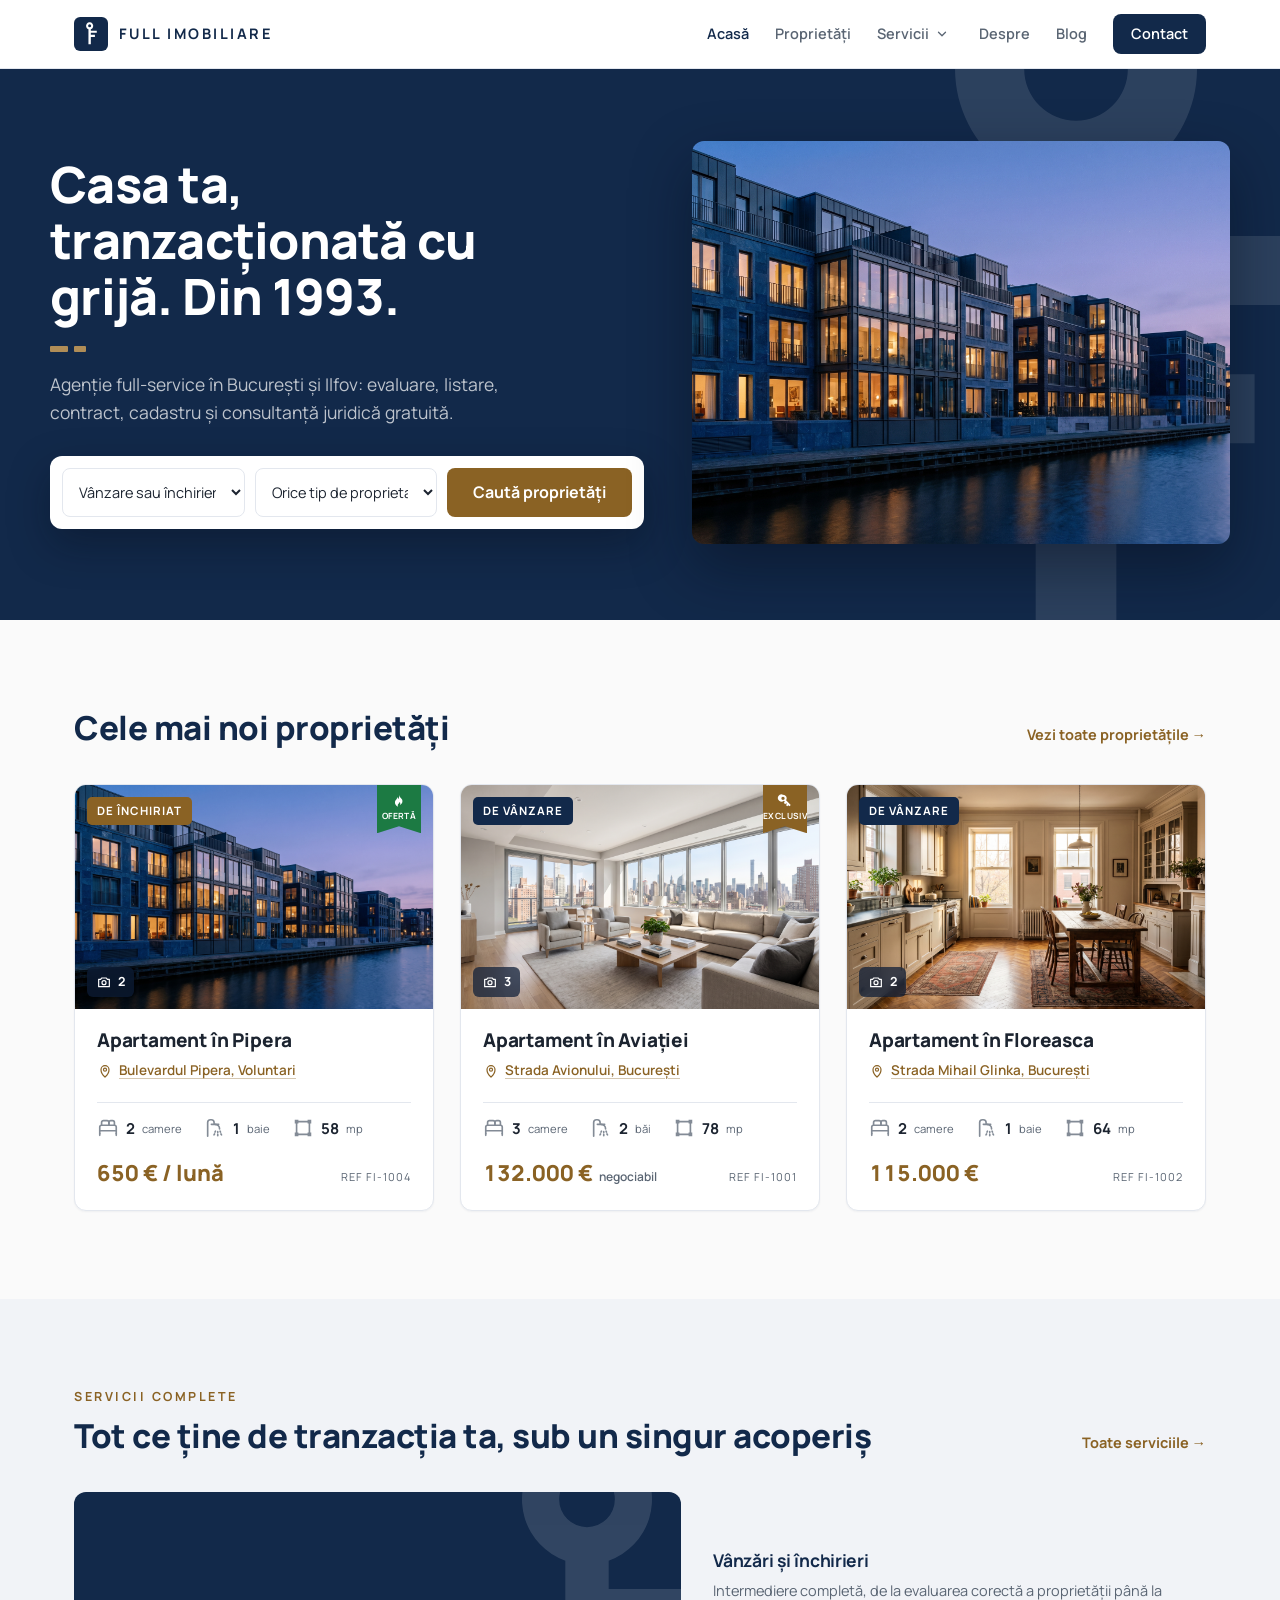
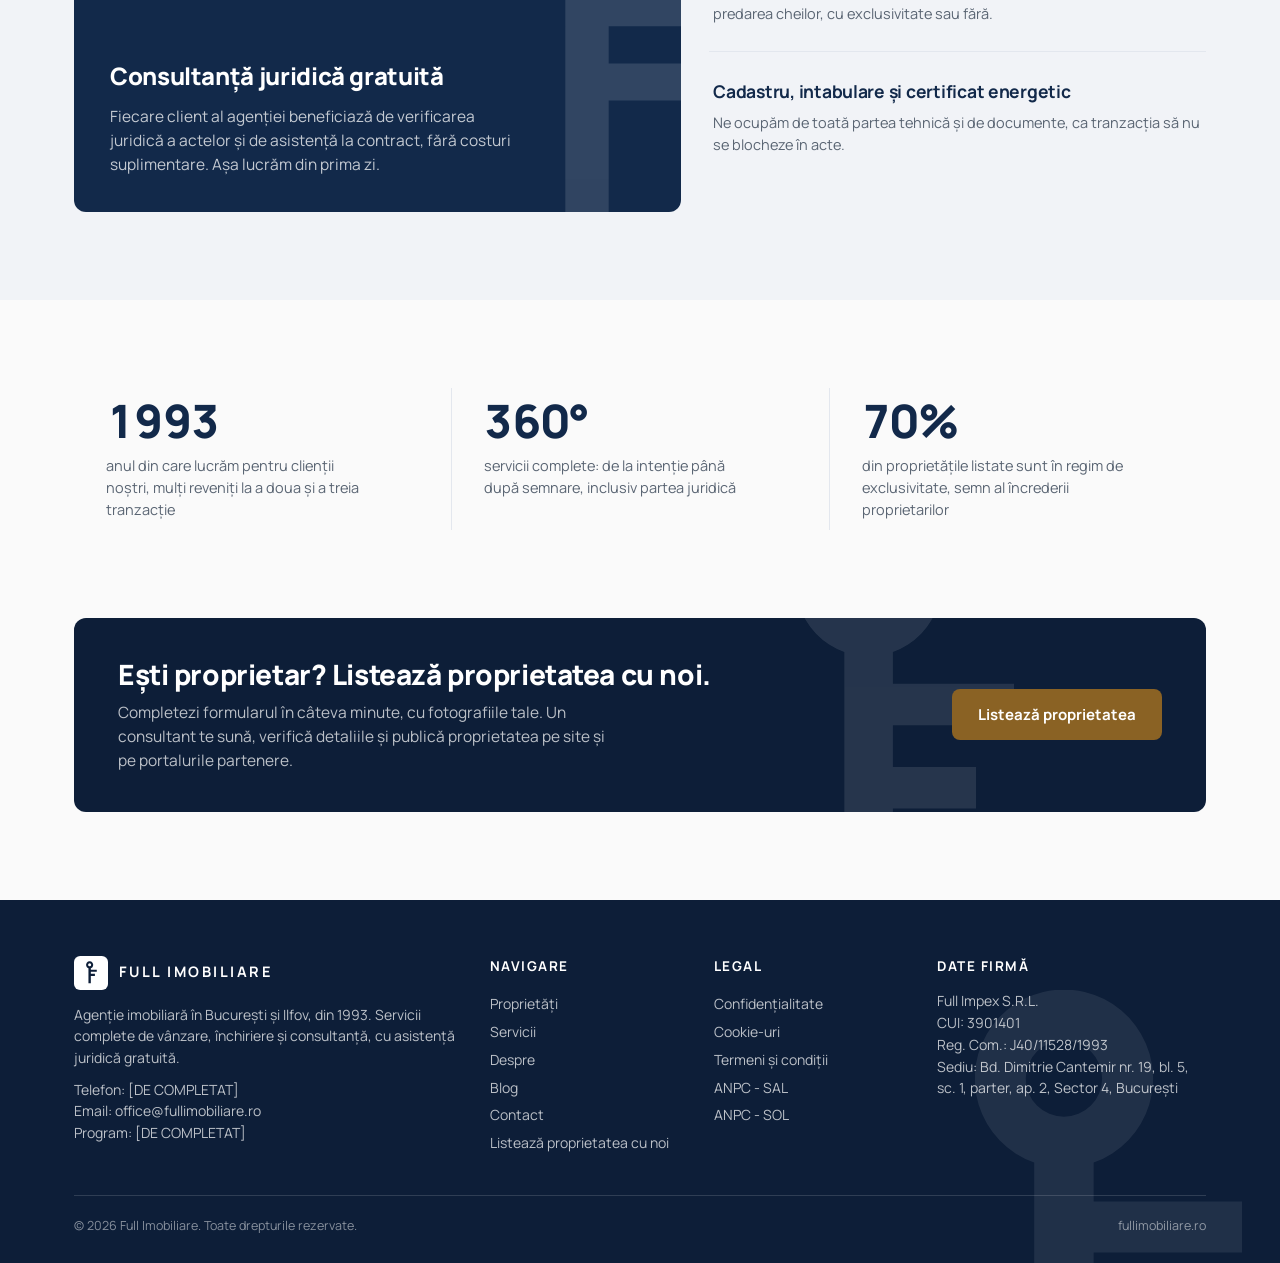
==== commit 9754bf44: "Servicii: dropdown in meniu, pagina individuala per serviciu, email cu subiectul serviciului, meniu " ====
--- a/index.html
+++ b/index.html
@@ -10,17 +10,22 @@
 <link rel="icon" href="img/icon/favicon-16.png" sizes="16x16" type="image/png">
 <link rel="apple-touch-icon" href="img/icon/apple-touch-180.png">
 <meta name="theme-color" content="#12294A">
-<link rel="stylesheet" href="css/stil.css?v=10">
+<link rel="stylesheet" href="css/stil.css?v=12">
 
 </head>
 <body>
 
 <header class="antet"><div class="container antet-inner">
   <a class="sigla" href="index.html" aria-label="Full Imobiliare, pagina principală"><svg class="sigla-marca" viewBox="0 0 1000 1000" aria-hidden="true" focusable="false"><defs><mask id="m-antet"><rect width="1000" height="1000" fill="white"/><path fill-rule="evenodd" fill="black" d="M425,358.995A105,105 0 1,1 495,358.995L495,405L670,405L670,465 L495,465L495,525L615,525L615,585 L495,585L495,800 L425,800 ZM460,215a45,45 0 1,1 0,90a45,45 0 1,1 0,-90Z"/></mask></defs><rect width="1000" height="1000" rx="180" fill="currentColor" mask="url(#m-antet)"/></svg><span class="sigla-text">FULL IMOBILIARE</span></a>
-  <nav class="nav" aria-label="Meniu principal">
+  <button class="meniu-buton" type="button" id="meniu-buton" aria-expanded="false" aria-controls="meniu-principal" aria-label="Meniu"><span></span><span></span><span></span></button>
+  <nav class="nav" id="meniu-principal" aria-label="Meniu principal">
     <a href="index.html" class="activ">Acasă</a>
     <a href="proprietati.html">Proprietăți</a>
-    <a href="servicii.html">Servicii</a>
+    <div class="nav-grup">
+      <a href="servicii.html">Servicii</a>
+      <button class="nav-sageata" type="button" aria-expanded="false" aria-controls="nav-servicii" aria-label="Deschide lista de servicii"><svg viewBox="0 0 24 24" fill="none" stroke="currentColor" stroke-width="2.2" stroke-linecap="round" stroke-linejoin="round" aria-hidden="true"><path d="M6 9l6 6 6-6"/></svg></button>
+      <div class="nav-dropdown" id="nav-servicii"></div>
+    </div>
     <a href="despre.html">Despre</a>
     <a href="blog.html">Blog</a>
     <a href="contact.html" class="cta">Contact</a>
@@ -126,9 +131,9 @@
   <div class="subsol-legal"><span>© 2026 Full Imobiliare. Toate drepturile rezervate.</span><span>fullimobiliare.ro</span></div>
 </div></footer>
 
-<script src="js/date-demo.js?v=10"></script>
-<script src="js/comun.js?v=10"></script>
-<script src="js/app.js?v=10"></script>
+<script src="js/date-demo.js?v=12"></script>
+<script src="js/comun.js?v=12"></script>
+<script src="js/app.js?v=12"></script>
 
 </body>
 </html>
--- a/css/stil.css
+++ b/css/stil.css
@@ -96,6 +96,26 @@
 .nav .cta:hover { background: var(--brand-inchis); color: var(--alb); }
 .nav .cta:active { transform: scale(0.97); }
 .nav .cta.activ { color: var(--alb); background: var(--brand-inchis); }   /* altfel .activ îl face navy pe navy */
+/* Dropdown „Servicii": pe desktop se deschide la hover sau la săgeată; conținutul vine din date (app.js) */
+.nav-grup { position: relative; display: flex; align-items: center; gap: 2px; }
+.nav-sageata { background: none; border: 0; padding: 4px; color: var(--text-secundar); cursor: pointer; display: flex; border-radius: 4px; transition: transform var(--dur-ui) var(--ease-out), color var(--dur-ui) ease; }
+.nav-sageata svg { width: 14px; height: 14px; }
+.nav-dropdown { position: absolute; top: calc(100% + 14px); left: -12px; min-width: 260px; background: var(--alb); border: 1px solid var(--linie); border-radius: var(--raza); box-shadow: var(--umbra-ridicat); padding: 8px; display: grid; opacity: 0; visibility: hidden; transform: translateY(-6px); transition: opacity var(--dur-ui) ease, transform var(--dur-ui) var(--ease-out), visibility 0s linear var(--dur-ui); }
+.nav-dropdown::before { content: ""; position: absolute; left: 0; right: 0; top: -14px; height: 14px; }   /* punte invizibilă între link și meniu */
+.nav-dropdown a { display: block; padding: 9px 12px; border-radius: 6px; font-size: 14px; font-weight: 600; color: var(--text); white-space: nowrap; }
+.nav-dropdown a.activ, .nav-dropdown a:hover { background: var(--fundal-sectiune); color: var(--brand); }
+.nav-dropdown-toate { margin-top: 4px; border-top: 1px solid var(--linie); color: var(--accent-inchis) !important; padding-top: 12px !important; }
+.nav-grup.deschis .nav-dropdown { opacity: 1; visibility: visible; transform: none; transition-delay: 0s; }
+.nav-grup.deschis .nav-sageata { transform: rotate(180deg); color: var(--brand); }
+@media (hover: hover) and (pointer: fine) {
+  .nav-grup:hover .nav-dropdown { opacity: 1; visibility: visible; transform: none; transition-delay: 0s; }
+  .nav-grup:hover .nav-sageata { transform: rotate(180deg); color: var(--brand); }
+}
+.meniu-buton { display: none; width: 42px; height: 42px; border: 1px solid var(--linie); border-radius: var(--raza-interactiv); background: var(--alb); cursor: pointer; flex-direction: column; align-items: center; justify-content: center; gap: 5px; padding: 0; }
+.meniu-buton span { display: block; width: 18px; height: 2px; background: var(--brand); border-radius: 2px; transition: transform var(--dur-ui) var(--ease-out), opacity var(--dur-ui) ease; }
+.meniu-buton.deschis span:nth-child(1) { transform: translateY(7px) rotate(45deg); }
+.meniu-buton.deschis span:nth-child(2) { opacity: 0; }
+.meniu-buton.deschis span:nth-child(3) { transform: translateY(-7px) rotate(-45deg); }
 
 /* ===== Hero: split asimetric; intrare o singură dată, la încărcare ===== */
 .hero { background: var(--brand); color: var(--alb); overflow: hidden; --f-h: 135%; --f-sus: -22%; --f-dreapta: -3%; --f-opacitate: 0.11; }
@@ -168,11 +188,53 @@
 .card-pret { font-size: 22px; font-weight: 800; color: var(--accent-inchis); }
 .card-pret span.negociabil { font-size: 12px; color: var(--text-secundar); font-weight: 600; margin-left: 6px; }
 .card-id { font-size: 11px; letter-spacing: 1px; color: var(--text-secundar); white-space: nowrap; }
-/* ===== Filtre (Proprietăți) ===== */
-.bara-filtre { background: var(--alb); border: 1px solid var(--linie); border-radius: var(--raza); padding: 16px; display: flex; gap: 12px; flex-wrap: wrap; margin-bottom: 26px; box-shadow: var(--umbra-card); }
-.bara-filtre select { border: 1px solid var(--linie); border-radius: var(--raza-interactiv); padding: 11px 12px; font: inherit; font-size: 14px; color: var(--text); background: var(--alb); transition: border-color var(--dur-ui) ease; }
-.rezultate-info { font-size: 14px; color: var(--text-secundar); margin-bottom: 18px; }
-
+/* ===== Filtre (Proprietăți), v2: segment + căutare + chip-uri + preț liber; stare în URL ===== */
+.filtre { background: var(--alb); border: 1px solid var(--linie); border-radius: var(--raza); box-shadow: var(--umbra-card); padding: 16px 18px; margin-bottom: 18px; }
+.filtre-principal { display: flex; align-items: center; gap: 12px; flex-wrap: wrap; }
+.segment { display: inline-flex; background: var(--fundal-sectiune); border-radius: var(--raza-interactiv); padding: 4px; gap: 2px; }
+.segment-optiune input { position: absolute; opacity: 0; pointer-events: none; }
+.segment-optiune span { display: block; padding: 9px 16px; border-radius: 6px; font-size: 14px; font-weight: 700; color: var(--text-secundar); cursor: pointer; white-space: nowrap; transition: background var(--dur-ui) ease, color var(--dur-ui) ease, transform var(--dur-apasare) var(--ease-out); }
+.segment-optiune input:checked + span { background: var(--brand); color: var(--alb); box-shadow: var(--umbra-card); }
+.segment-optiune input:focus-visible + span { outline: 2px solid var(--accent-inchis); outline-offset: 2px; }
+.segment-optiune span:active { transform: scale(0.97); }
+.cautare-text { flex: 1 1 260px; display: flex; align-items: center; gap: 10px; border: 1px solid var(--linie); border-radius: var(--raza-interactiv); padding: 0 12px; background: var(--alb); transition: border-color var(--dur-ui) ease; }
+.cautare-text:focus-within { border-color: var(--brand); }
+.cautare-text svg { width: 18px; height: 18px; color: var(--text-secundar); flex: none; }
+.cautare-text input { border: 0; outline: 0; font: inherit; font-size: 14.5px; padding: 11px 0; width: 100%; background: transparent; color: var(--text); }
+.filtre-comutator { display: none; align-items: center; gap: 8px; border: 1px solid var(--linie); background: var(--alb); border-radius: var(--raza-interactiv); padding: 10px 14px; font: inherit; font-size: 14px; font-weight: 700; color: var(--brand); cursor: pointer; }
+.filtre-comutator svg { width: 18px; height: 18px; }
+.filtre-numar { background: var(--accent-inchis); color: var(--alb); font-size: 11.5px; border-radius: 10px; padding: 1px 7px; }
+.filtre-detalii { display: grid; gap: 16px; margin-top: 16px; padding-top: 16px; border-top: 1px solid var(--linie); }
+.filtre-rand { display: grid; grid-template-columns: auto 1fr; gap: 16px 32px; align-items: start; }
+.filtru-eticheta { display: block; font-size: 12px; letter-spacing: 1.5px; text-transform: uppercase; color: var(--text-secundar); font-weight: 700; margin-bottom: 8px; }
+.filtru-eticheta small { text-transform: none; letter-spacing: 0; font-weight: 500; }
+.chipuri { display: flex; flex-wrap: wrap; gap: 8px; }
+.chip input { position: absolute; opacity: 0; pointer-events: none; }
+.chip span { display: inline-flex; align-items: center; gap: 5px; padding: 8px 13px; border: 1px solid var(--linie); border-radius: 999px; font-size: 13.5px; font-weight: 600; color: var(--text); background: var(--alb); cursor: pointer; user-select: none; transition: border-color var(--dur-ui) ease, background var(--dur-ui) ease, color var(--dur-ui) ease, transform var(--dur-apasare) var(--ease-out); }
+.chip span small { font-size: 11.5px; color: var(--text-secundar); font-weight: 600; }
+.chip input:checked + span { background: var(--brand); border-color: var(--brand); color: var(--alb); }
+.chip input:checked + span small { color: rgba(255,255,255,0.7); }
+.chip input:focus-visible + span { outline: 2px solid var(--accent-inchis); outline-offset: 2px; }
+.chip span:active { transform: scale(0.96); }
+.chipuri-mici { margin-top: 8px; }
+.chip-buton { border: 1px dashed var(--linie); background: transparent; border-radius: 999px; padding: 5px 11px; font: inherit; font-size: 12.5px; font-weight: 600; color: var(--text-secundar); cursor: pointer; transition: border-color var(--dur-ui) ease, color var(--dur-ui) ease; }
+.pret-campuri { display: flex; align-items: center; gap: 8px; max-width: 340px; }
+.pret-campuri input { width: 100%; border: 1px solid var(--linie); border-radius: var(--raza-interactiv); padding: 9px 11px; font: inherit; font-size: 14px; color: var(--text); background: var(--alb); transition: border-color var(--dur-ui) ease; }
+.pret-campuri input:focus { outline: 0; border-color: var(--brand); }
+.pret-sep { color: var(--text-secundar); }
+.filtre-active { display: flex; flex-wrap: wrap; align-items: center; gap: 8px; margin-top: 14px; padding-top: 14px; border-top: 1px solid var(--linie); }
+.eticheta-activa { display: inline-flex; align-items: center; gap: 7px; background: var(--fundal-sectiune); border: 0; border-radius: 999px; padding: 6px 11px; font: inherit; font-size: 13px; font-weight: 600; color: var(--brand); cursor: pointer; transition: background var(--dur-ui) ease; }
+.eticheta-activa span { color: var(--text-secundar); font-size: 12px; }
+.reset-filtre { background: none; border: 0; font: inherit; font-size: 13px; font-weight: 700; color: var(--accent-inchis); cursor: pointer; padding: 6px 4px; text-decoration: underline; text-underline-offset: 3px; }
+.rezultate-bara { display: flex; align-items: center; justify-content: space-between; gap: 14px; flex-wrap: wrap; margin-bottom: 18px; }
+.rezultate-info { font-size: 14px; color: var(--text-secundar); margin: 0; }
+.sortare { display: inline-flex; align-items: center; gap: 8px; font-size: 13.5px; color: var(--text-secundar); font-weight: 600; }
+.sortare select { border: 1px solid var(--linie); border-radius: var(--raza-interactiv); padding: 8px 10px; font: inherit; font-size: 13.5px; color: var(--text); background: var(--alb); }
+.stare-goala { grid-column: 1 / -1; background: var(--alb); border: 1px dashed var(--linie); border-radius: var(--raza); padding: 40px 28px; text-align: center; }
+.stare-goala h3 { color: var(--brand); font-size: 20px; font-weight: 800; }
+.stare-goala p { color: var(--text-secundar); max-width: 52ch; margin: 10px auto 0 auto; font-size: 15px; }
+.stare-goala-actiuni { display: flex; justify-content: center; gap: 12px; flex-wrap: wrap; margin-top: 8px; }
+.stare-goala-actiuni .buton { display: inline-block; padding: 12px 20px; }
 /* ===== Pagina proprietății (ajustare emoțională 22.09.2026: galerie mozaic + lightbox, puncte forte, CTA vizionare) ===== */
 .anunt-titlu-bloc { padding: 34px 0 18px 0; }
 .anunt-cap { display: flex; align-items: flex-start; justify-content: space-between; gap: 20px; flex-wrap: wrap; }
@@ -269,7 +331,20 @@
 /* ===== Grila servicii (pagina Servicii) ===== */
 .grila-servicii { display: grid; grid-template-columns: repeat(auto-fill, minmax(310px, 1fr)); gap: 24px; }
 .card-serviciu { background: var(--alb); border: 1px solid var(--linie); border-radius: var(--raza); padding: 26px; box-shadow: var(--umbra-card); transition: box-shadow var(--dur-ui) ease, transform var(--dur-ui) var(--ease-out); }
+.card-serviciu { display: flex; flex-direction: column; }
 .card-serviciu h3 { color: var(--brand); font-size: 17px; margin-bottom: 8px; font-weight: 700; }
+.card-serviciu-link { margin-top: auto; padding-top: 14px; font-size: 13.5px; font-weight: 700; color: var(--accent-inchis); }
+.card-serviciu.evidentiat .card-serviciu-link { color: var(--accent); }
+/* Pagina unui serviciu */
+.serviciu-pagina .eticheta-mica a:hover { text-decoration: underline; }
+.serviciu-cap h1 { font-size: clamp(28px, 3.6vw, 40px); color: var(--brand); line-height: 1.12; font-weight: 800; max-width: 22ch; }
+.serviciu-intro { margin-top: 14px; font-size: 18px; line-height: 1.6; color: var(--text-secundar); max-width: 62ch; }
+.serviciu-grila { display: grid; grid-template-columns: 2fr 1fr; gap: 40px; align-items: start; margin-top: 36px; }
+.serviciu-grila .articol-continut { margin-top: 0; }
+.serviciu-grila .articol-continut h2 { font-size: 21px; margin-top: 28px; }
+.lista-servicii-lateral a { display: block; padding: 8px 0; border-bottom: 1px solid var(--linie); font-size: 14px; font-weight: 600; color: var(--text); }
+.lista-servicii-lateral a:last-child { border-bottom: 0; }
+.lista-servicii-lateral a:hover { color: var(--brand); }
 .card-serviciu p { font-size: 14.5px; color: var(--text-secundar); }
 .card-serviciu.evidentiat { background: var(--brand); border-color: var(--brand); grid-column: 1 / -1; padding: 36px; --f-h: 240%; --f-sus: -60%; --f-dreapta: 2%; --f-opacitate: 0.12; }
 .card-serviciu.evidentiat h3 { color: var(--alb); font-size: 21px; }
@@ -386,6 +461,10 @@
   .card-anunt:hover { box-shadow: var(--umbra-ridicat); transform: translateY(-3px); }
   .card-anunt:hover .card-foto img { transform: scale(1.04); }
   .card-titlu a:hover { color: var(--brand); }
+  .chip input:not(:checked) + span:hover, .chip-buton:hover { border-color: var(--brand); color: var(--brand); }
+  .segment-optiune input:not(:checked) + span:hover { color: var(--brand); }
+  .eticheta-activa:hover { background: var(--linie); }
+  .filtre-comutator:hover { border-color: var(--brand); }
   .galerie-poza:hover img { transform: scale(1.03); }
   .galerie-toate:hover { transform: translateY(-1px); }
   .buton-icon:hover { border-color: var(--brand); }
@@ -407,12 +486,25 @@
 
 /* ===== Mobil ===== */
 @media (max-width: 860px) {
-  .nav { display: none; }                     /* meniul mobil se adaugă la faza de producție */
+  .meniu-buton { display: flex; }
+  .nav { display: none; position: absolute; left: 0; right: 0; top: 68px; background: var(--alb); border-bottom: 1px solid var(--linie); box-shadow: var(--umbra-ridicat); padding: 10px 24px 18px 24px; flex-direction: column; align-items: stretch; gap: 0; font-size: 16px; }
+  .nav.deschis { display: flex; max-height: calc(100vh - 68px); overflow-y: auto; }
+  .nav > a, .nav-grup > a { display: block; padding: 13px 4px; border-bottom: 1px solid var(--linie); }
+  .nav .cta { margin-top: 14px; text-align: center; border: 0; padding: 13px; }
+  .nav-grup { display: block; }
+  .nav-grup > a { border-bottom: 0; }
+  .nav-sageata { position: absolute; right: 0; top: 8px; padding: 8px; }
+  .nav-grup { position: relative; border-bottom: 1px solid var(--linie); }
+  .nav-dropdown { position: static; min-width: 0; box-shadow: none; border: 0; border-radius: 0; padding: 0 0 8px 14px; display: none; opacity: 1; visibility: visible; transform: none; transition: none; }
+  .nav-dropdown::before { display: none; }
+  .nav-grup.deschis .nav-dropdown { display: grid; }
+  .nav-dropdown a { font-size: 15px; padding: 9px 10px; white-space: normal; }
+  body.meniu-deschis { overflow: hidden; }
   .hero-grila { grid-template-columns: 1fr; gap: 30px; padding: 48px 0 56px 0; }
   .hero h1 { max-width: none; }
   .hero-foto { aspect-ratio: 16/10; }
   .sectiune { padding: 56px 0; }
-  .anunt-grila, .grila-contact, .subsol-grila, .servicii-asimetric, .rol-comutator, .banda-cta { grid-template-columns: 1fr; }
+  .anunt-grila, .grila-contact, .subsol-grila, .servicii-asimetric, .rol-comutator, .banda-cta, .serviciu-grila { grid-template-columns: 1fr; }
   .banda-cta { padding: 30px 26px; --f-dreapta: -30%; }
   .hero { --f-h: 90%; --f-sus: -10%; --f-dreapta: -18%; }
   .serviciu-vedeta { --f-dreapta: -25%; }
@@ -420,6 +512,13 @@
   .cifre { grid-template-columns: 1fr; }
   .cifra { padding: 20px 4px; }
   .cifra + .cifra { border-left: 0; border-top: 1px solid var(--linie); }
+  .filtre-comutator { display: inline-flex; }
+  .filtre-detalii { display: none; }
+  .filtre-detalii.deschis { display: grid; }
+  .filtre-rand { grid-template-columns: 1fr; }
+  .segment { width: 100%; }
+  .segment-optiune { flex: 1; }
+  .segment-optiune span { text-align: center; padding: 9px 8px; }
   .galerie.trei, .galerie.doua { grid-template-columns: 1fr; grid-template-rows: 1fr; }
   .galerie.trei .galerie-poza:not(:first-child), .galerie.doua .galerie-poza:not(:first-child) { display: none; }
   .galerie { height: clamp(220px, 62vw, 360px); }
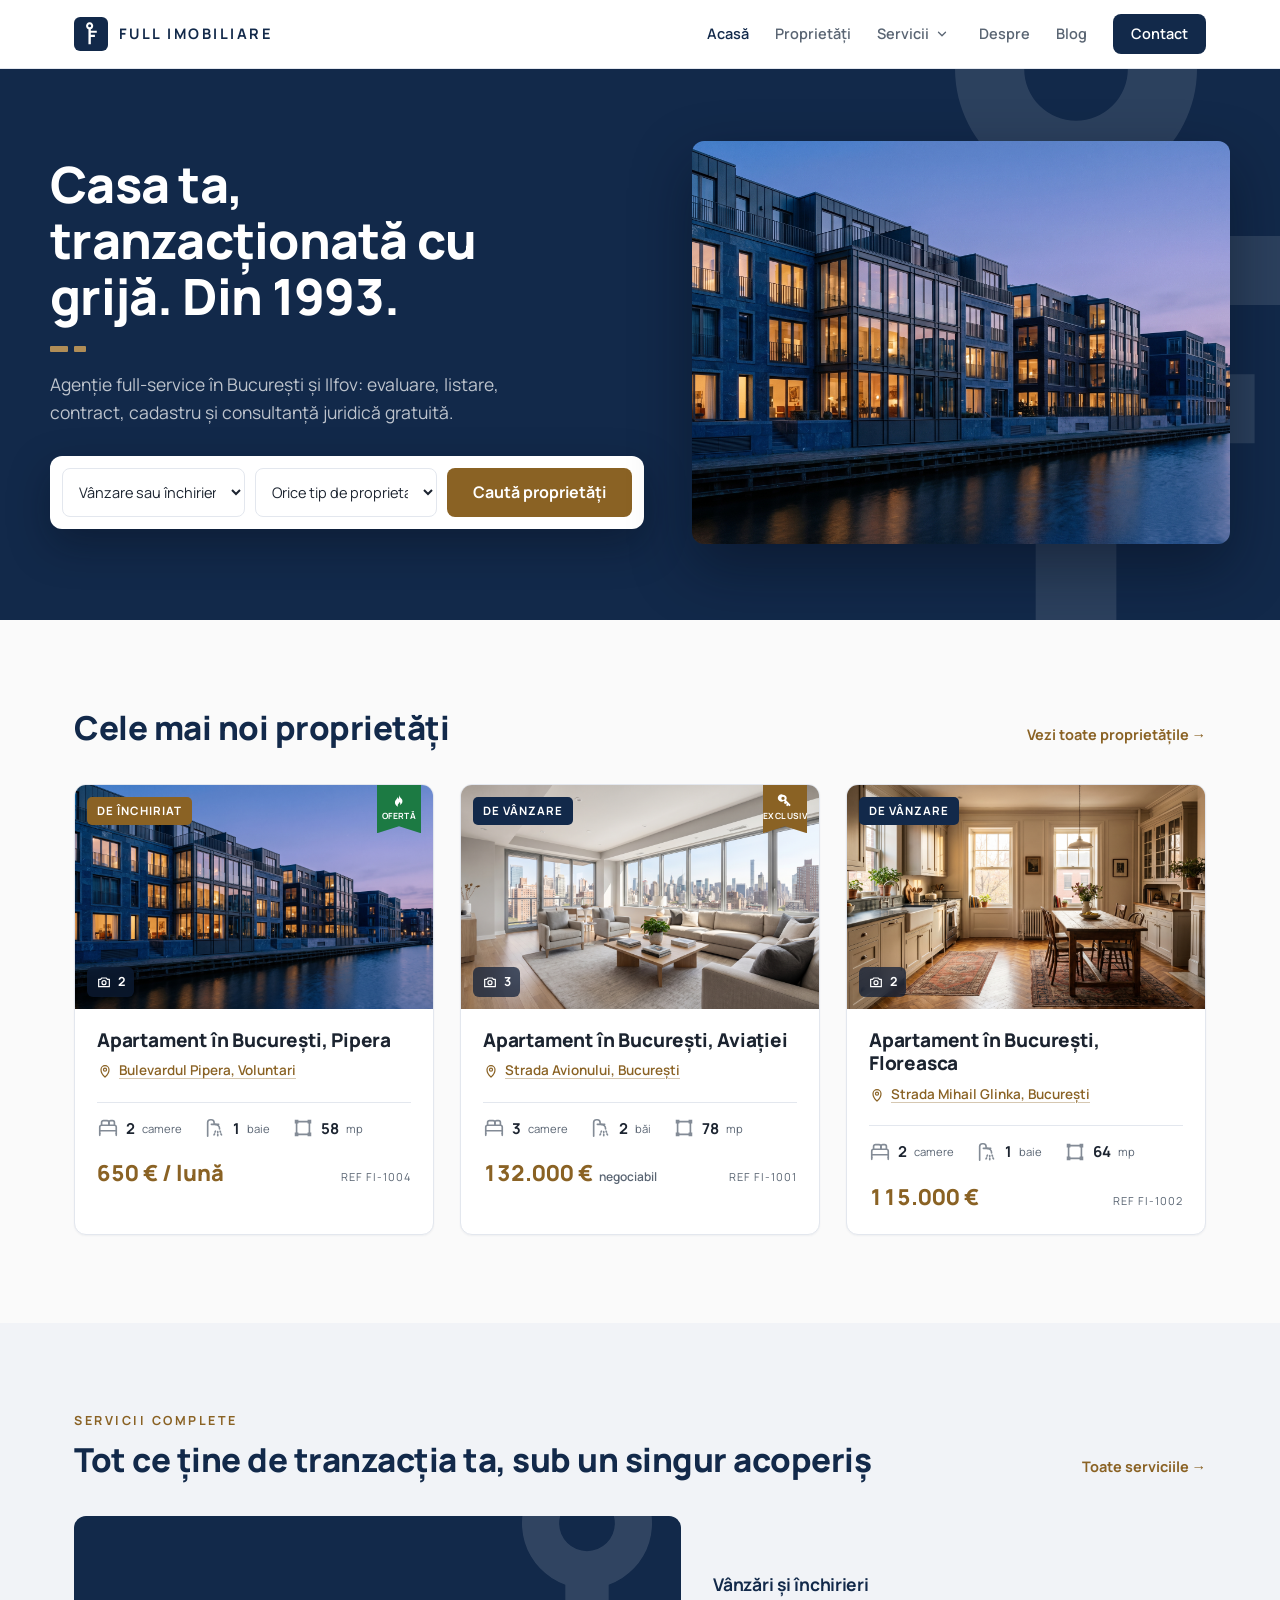
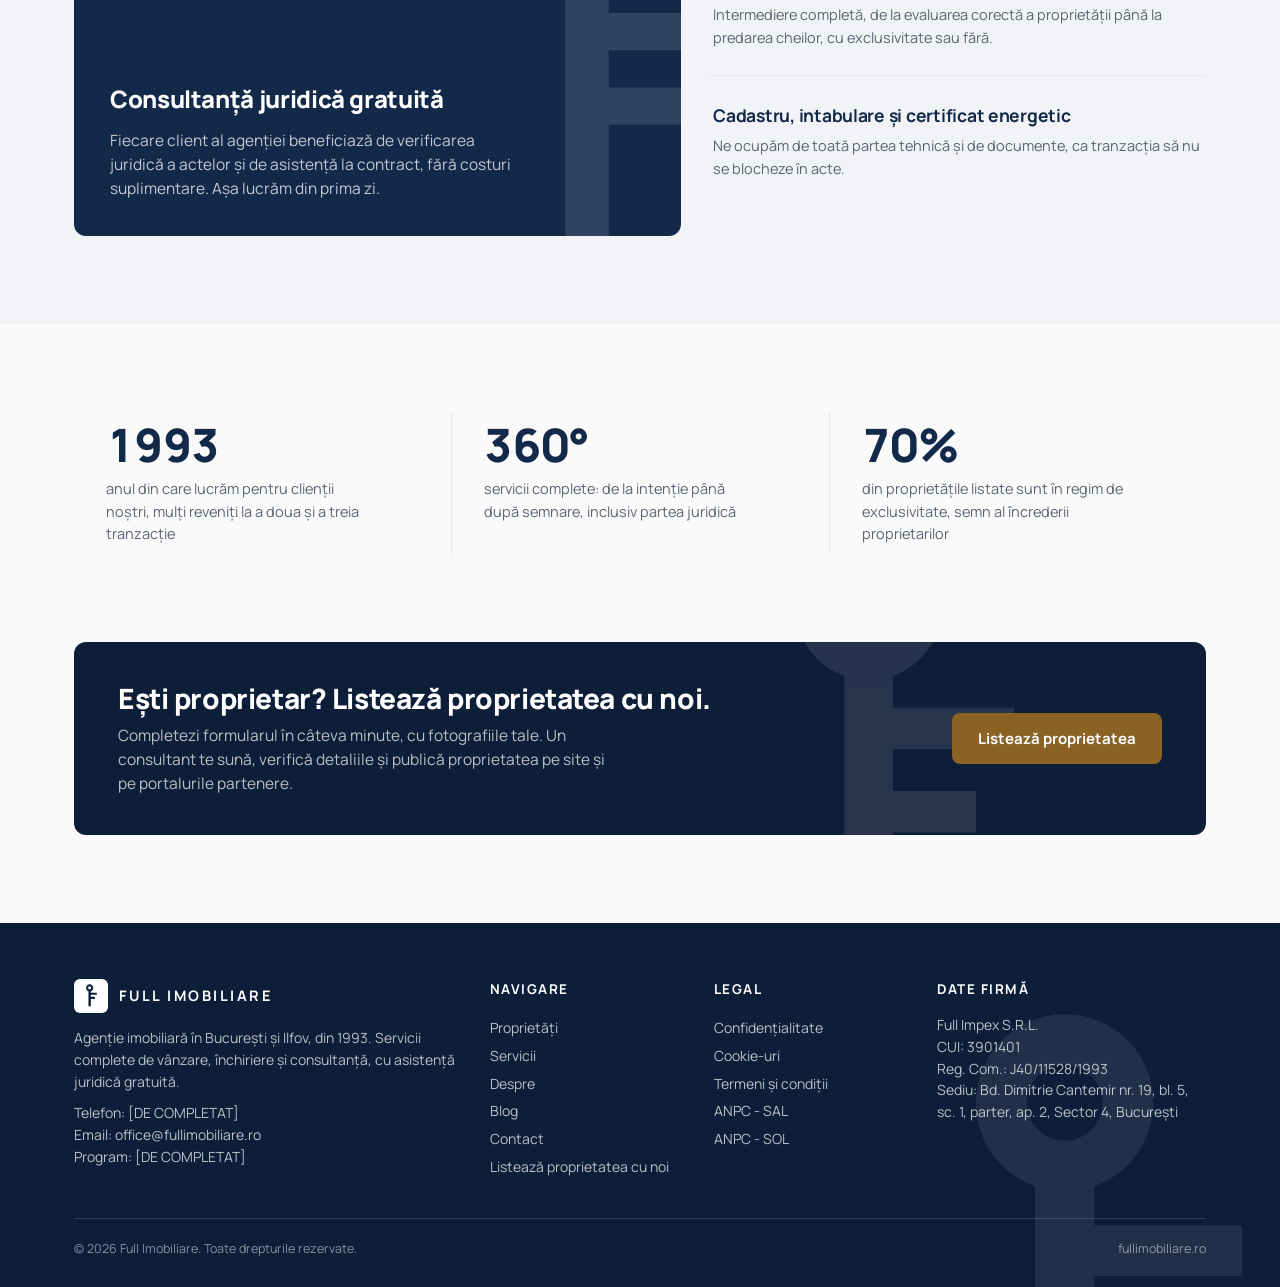
==== commit 612fe0be: "Lista aprobata de clienta: tipuri, statusuri la inchiriere, etaje S/D/P/M, agent cu email, dotari co" ====
--- a/index.html
+++ b/index.html
@@ -10,7 +10,7 @@
 <link rel="icon" href="img/icon/favicon-16.png" sizes="16x16" type="image/png">
 <link rel="apple-touch-icon" href="img/icon/apple-touch-180.png">
 <meta name="theme-color" content="#12294A">
-<link rel="stylesheet" href="css/stil.css?v=12">
+<link rel="stylesheet" href="css/stil.css?v=13">
 
 </head>
 <body>
@@ -43,15 +43,7 @@
         <option value="vanzare">De vânzare</option>
         <option value="inchiriere">De închiriat</option>
       </select>
-      <select name="tip" aria-label="Tip proprietate">
-        <option value="">Orice tip de proprietate</option>
-        <option value="apartament">Apartament</option>
-        <option value="penthouse">Penthouse</option>
-        <option value="casa">Casă / vilă</option>
-        <option value="teren">Teren</option>
-        <option value="comercial">Spațiu comercial</option>
-        <option value="birou">Birou</option>
-      </select>
+      <select name="tip" aria-label="Tip proprietate" data-tipuri="Orice tip de proprietate"></select>
       <button type="submit">Caută proprietăți</button>
     </form>
   </div>
@@ -131,9 +123,9 @@
   <div class="subsol-legal"><span>© 2026 Full Imobiliare. Toate drepturile rezervate.</span><span>fullimobiliare.ro</span></div>
 </div></footer>
 
-<script src="js/date-demo.js?v=12"></script>
-<script src="js/comun.js?v=12"></script>
-<script src="js/app.js?v=12"></script>
+<script src="js/date-demo.js?v=13"></script>
+<script src="js/comun.js?v=13"></script>
+<script src="js/app.js?v=13"></script>
 
 </body>
 </html>
--- a/css/stil.css
+++ b/css/stil.css
@@ -164,6 +164,7 @@
 .insigna.inchiriere { background: var(--marcaj-inchiriere); }
 .insigna.rezervat { background: var(--marcaj-rezervat); }
 .insigna.vandut { background: var(--marcaj-vandut); }
+.insigna.liber { background: var(--ok); }
 /* Semne de carte: panglici verticale în colțul din dreapta-sus, cu crestătură jos (ca în referință) */
 .panglici { position: absolute; top: 0; right: 12px; display: flex; gap: 6px; }
 .panglica { display: flex; flex-direction: column; align-items: center; gap: 3px; width: 44px; padding: 8px 0 13px 0; color: var(--alb); background: var(--brand); clip-path: polygon(0 0, 100% 0, 100% 100%, 50% calc(100% - 7px), 0 100%); box-shadow: var(--umbra-card); }
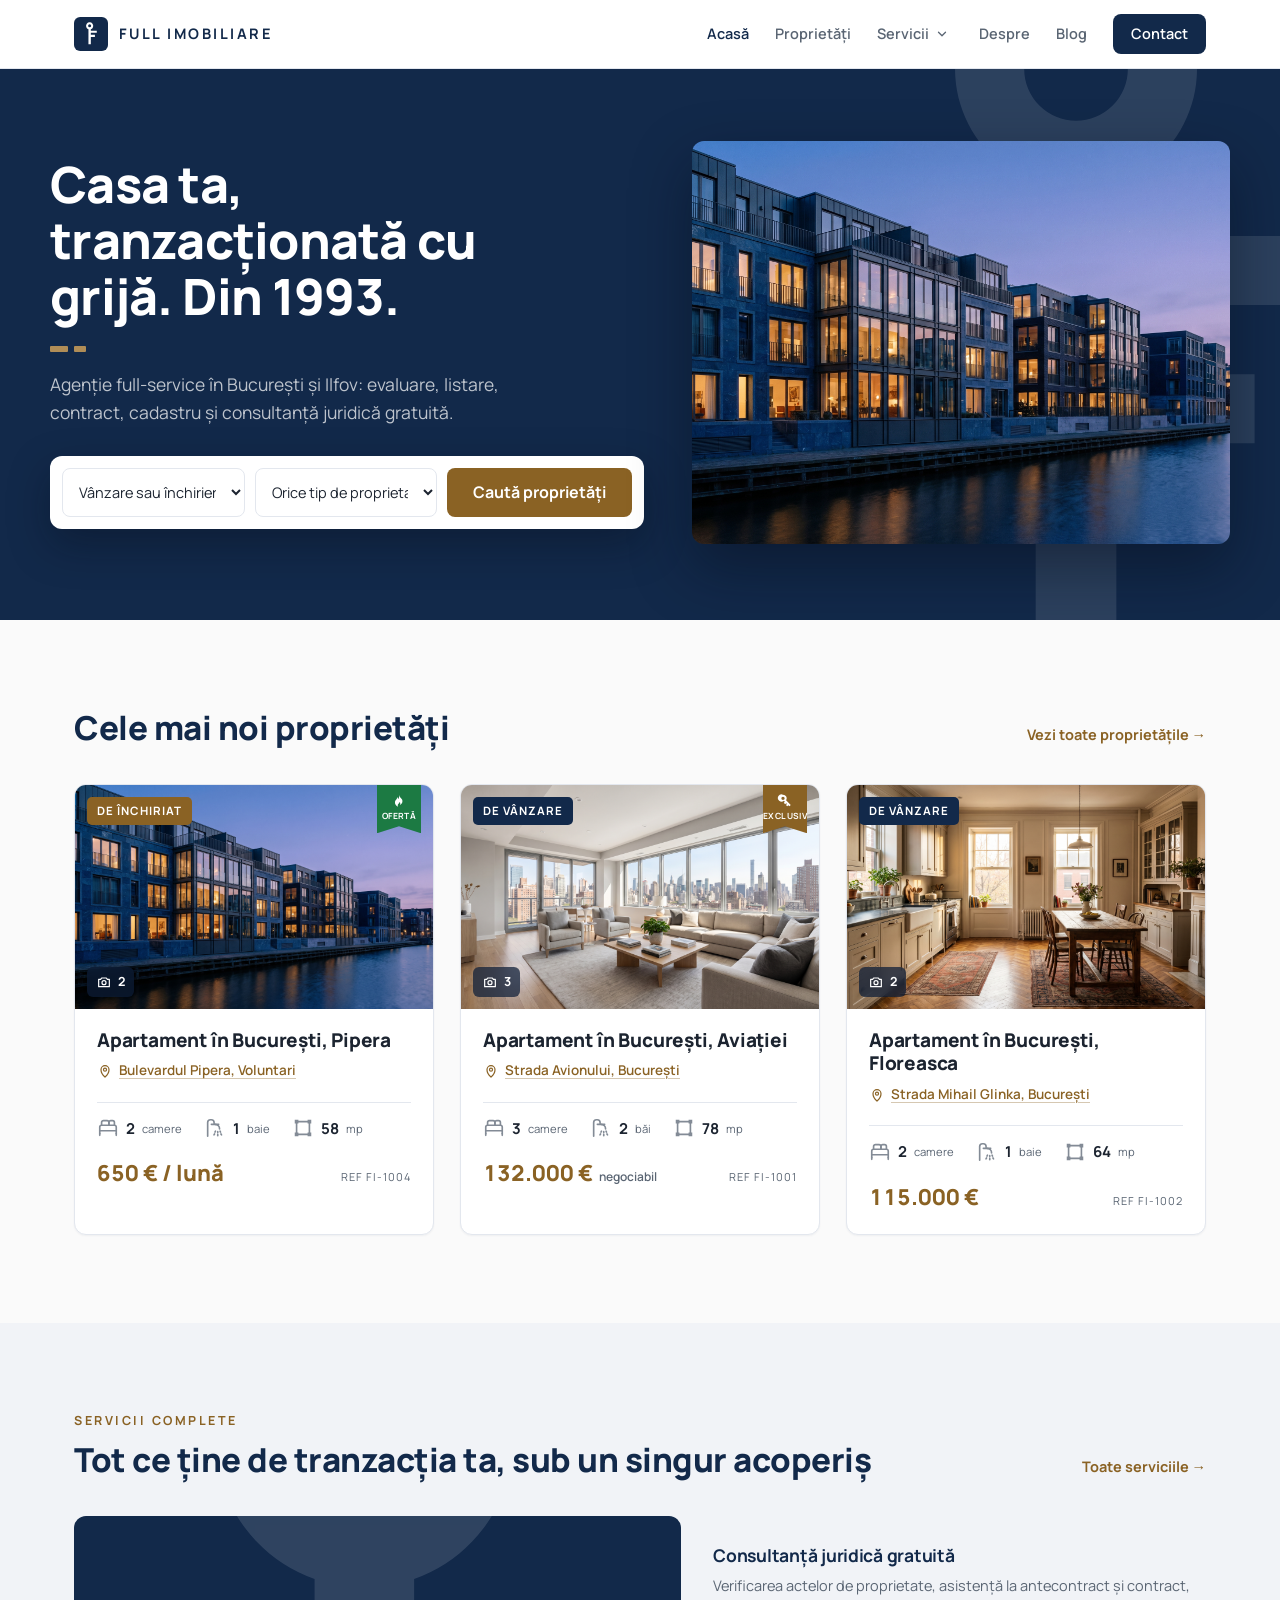
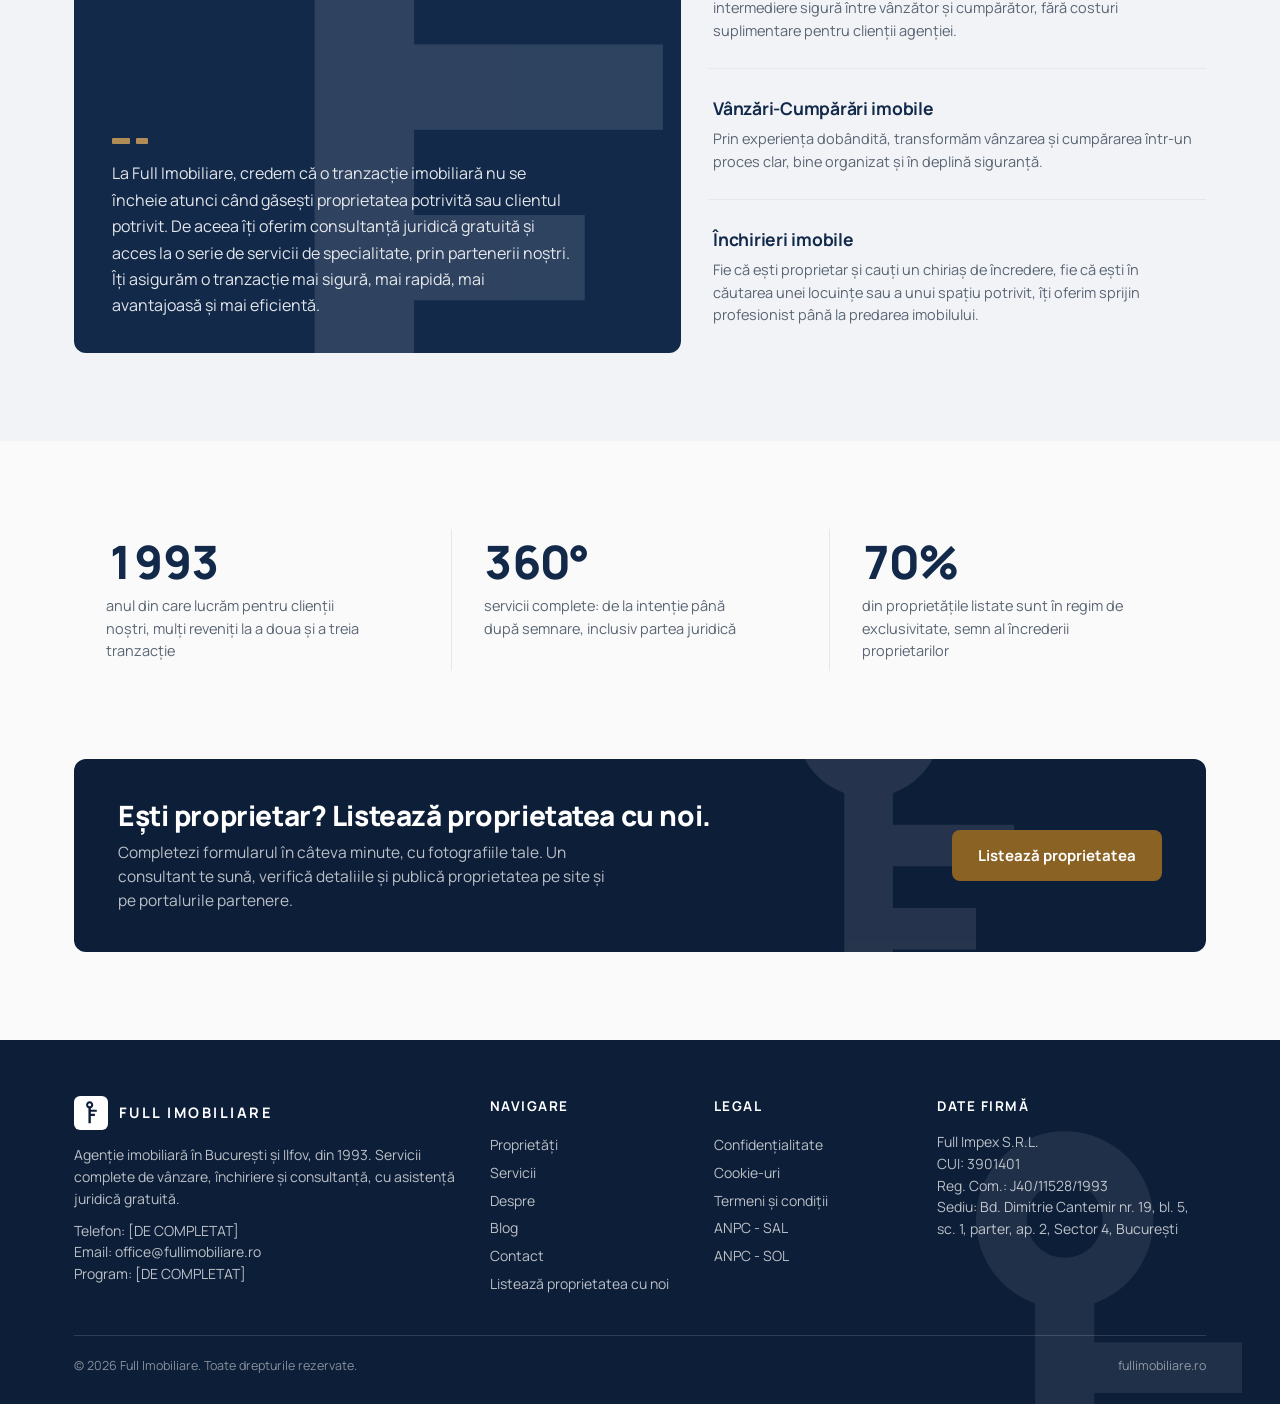
==== commit 416fdc9a: "Textele primite de la clienta (Servicii): banda albastra, Vanzari-Cumparari si Inchirieri - Banda al" ====
--- a/index.html
+++ b/index.html
@@ -10,7 +10,7 @@
 <link rel="icon" href="img/icon/favicon-16.png" sizes="16x16" type="image/png">
 <link rel="apple-touch-icon" href="img/icon/apple-touch-180.png">
 <meta name="theme-color" content="#12294A">
-<link rel="stylesheet" href="css/stil.css?v=13">
+<link rel="stylesheet" href="css/stil.css?v=14">
 
 </head>
 <body>
@@ -65,22 +65,9 @@
     <a href="servicii.html">Toate serviciile →</a>
   </div>
   <div class="servicii-asimetric aparitie">
-    <div class="serviciu-vedeta filigran">
-      <h3>Consultanță juridică gratuită</h3>
-      <p>Fiecare client al agenției beneficiază de verificarea juridică a actelor și de asistență la contract, fără costuri suplimentare. Așa lucrăm din prima zi.</p>
-    </div>
-    <div class="servicii-lista">
-      <div class="rand">
-        <h3>Vânzări și închirieri</h3>
-        <p>Intermediere completă, de la evaluarea corectă a proprietății până la predarea cheilor, cu exclusivitate sau fără.</p>
-      </div>
-      <div class="rand">
-        <h3>Cadastru, intabulare și certificat energetic</h3>
-        <p>Ne ocupăm de toată partea tehnică și de documente, ca tranzacția să nu se blocheze în acte.</p>
-      </div>
-    </div>
-  </div>
-</div></section>
+    <div class="serviciu-vedeta banda-servicii filigran" id="intro-servicii-acasa"></div>
+    <div class="servicii-lista" id="servicii-acasa"></div>
+  </div></div></section>
 
 <section class="sectiune"><div class="container">
   <div class="cifre">
@@ -123,9 +110,9 @@
   <div class="subsol-legal"><span>© 2026 Full Imobiliare. Toate drepturile rezervate.</span><span>fullimobiliare.ro</span></div>
 </div></footer>
 
-<script src="js/date-demo.js?v=13"></script>
-<script src="js/comun.js?v=13"></script>
-<script src="js/app.js?v=13"></script>
+<script src="js/date-demo.js?v=14"></script>
+<script src="js/comun.js?v=14"></script>
+<script src="js/app.js?v=14"></script>
 
 </body>
 </html>
--- a/css/stil.css
+++ b/css/stil.css
@@ -555,4 +555,24 @@
   .panou-puncte { background: #fff; }
   .subsol { background: #fff; color: #333; padding: 10px 0; }
   .subsol-legal { border-top: 1px solid #ccc; color: #333; }
-}+}
+/* ===== Banda albastră de servicii (mesajul agenției) + text lung cu liste și butoane ===== */
+.banda-servicii { background: var(--brand); color: var(--alb); border-radius: var(--raza); padding: 34px 38px; margin-bottom: 30px; --f-h: 210%; --f-sus: -52%; --f-dreapta: 3%; --f-opacitate: 0.12; }
+.banda-servicii p { font-size: 17.5px; line-height: 1.65; color: rgba(255,255,255,0.88); max-width: 78ch; margin-top: 16px; }
+.servicii-asimetric .banda-servicii { margin-bottom: 0; min-height: 320px; display: flex; flex-direction: column; justify-content: flex-end; }
+.servicii-asimetric .banda-servicii p { font-size: 16px; max-width: 46ch; }
+.servicii-lista a.rand { display: block; }
+.servicii-lista a.rand h3 { transition: color var(--dur-ui) ease; }
+.lista-continut { list-style: none; display: grid; gap: 9px; margin: 6px 0 4px 0; }
+.lista-continut li { display: flex; align-items: flex-start; gap: 10px; font-size: 16px; line-height: 1.5; }
+.lista-continut svg { width: auto; height: 15px; flex: none; color: var(--accent-inchis); margin: 5px 3px 0 2px; }
+.continut-cta { margin: 22px 0; }
+.continut-cta .buton { display: inline-block; margin: 0; padding: 13px 24px; }
+@media (hover: hover) and (pointer: fine) {
+  .servicii-lista a.rand:hover h3 { color: var(--accent-inchis); }
+}
+@media (max-width: 860px) {
+  .banda-servicii { padding: 26px 24px; }
+  .servicii-asimetric .banda-servicii { min-height: 0; }
+}
+.articol-continut ul + p, .articol-continut p + ul { margin-top: 16px; }
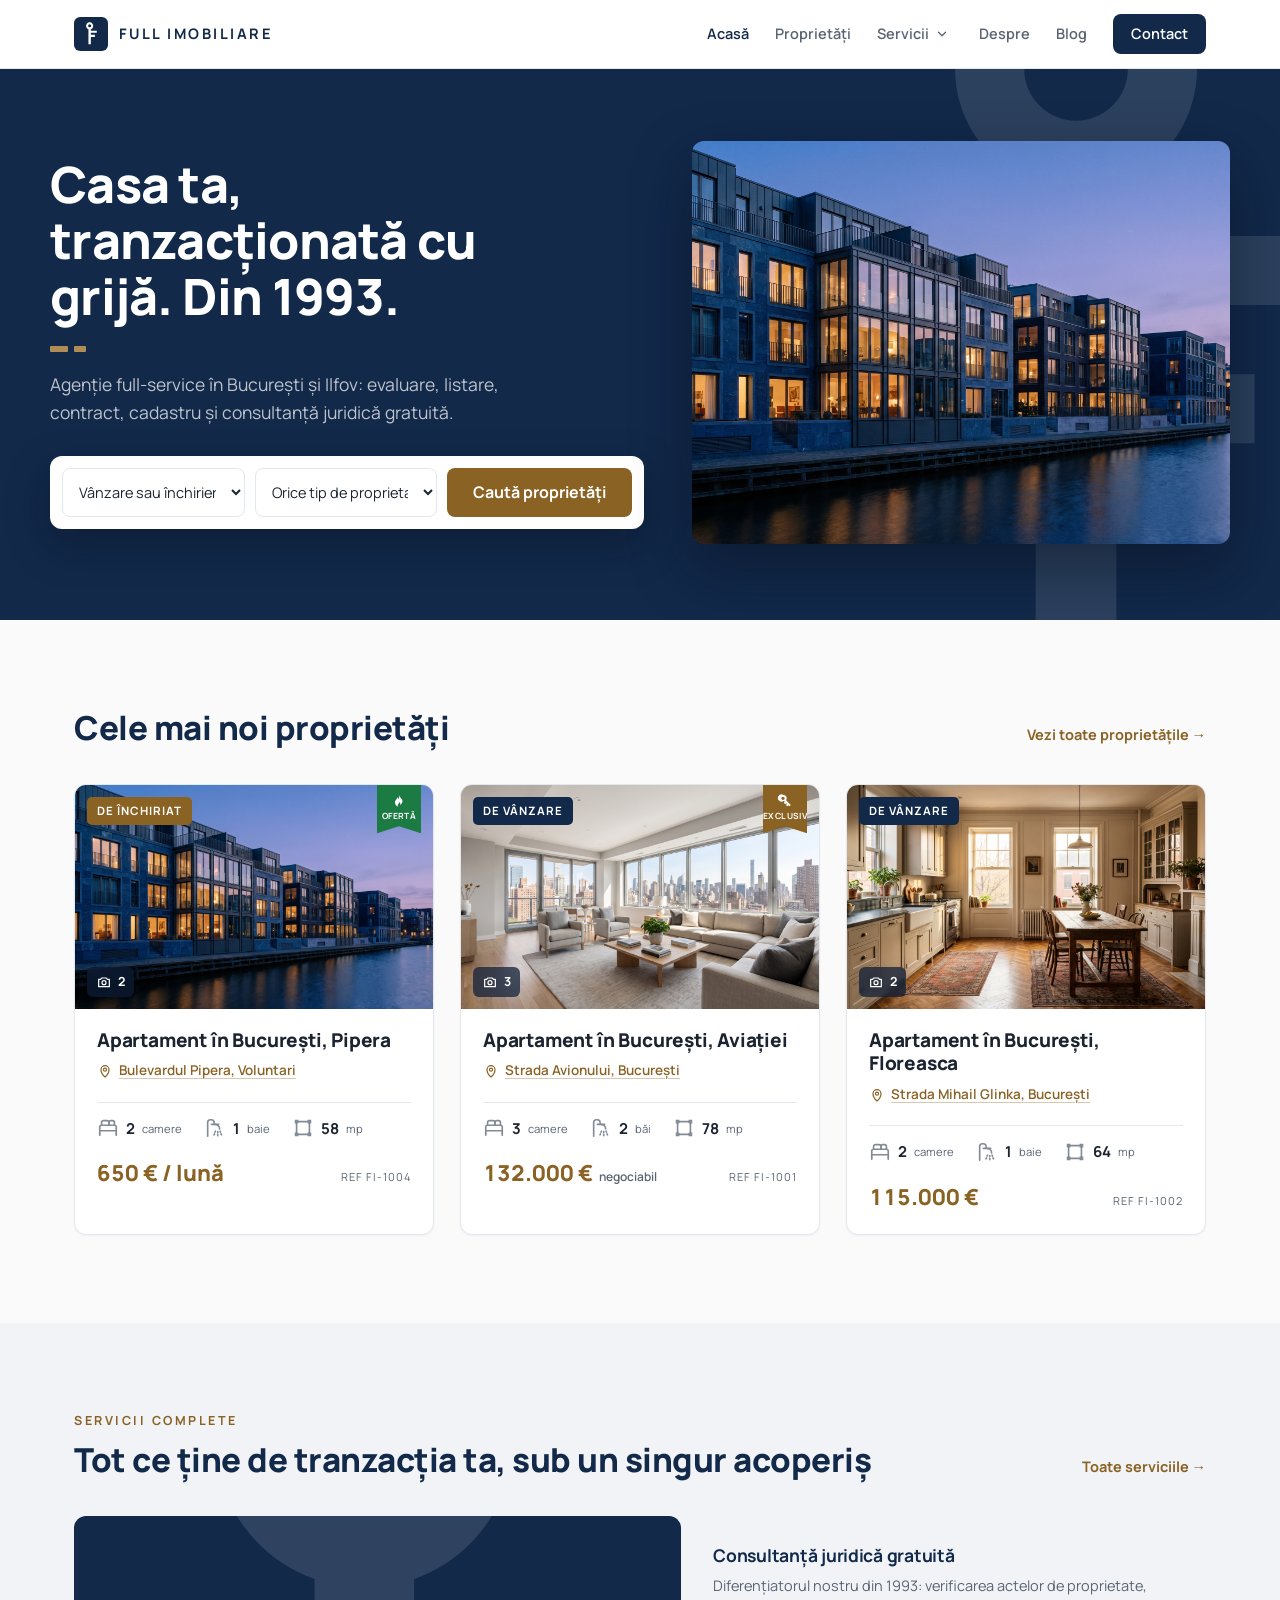
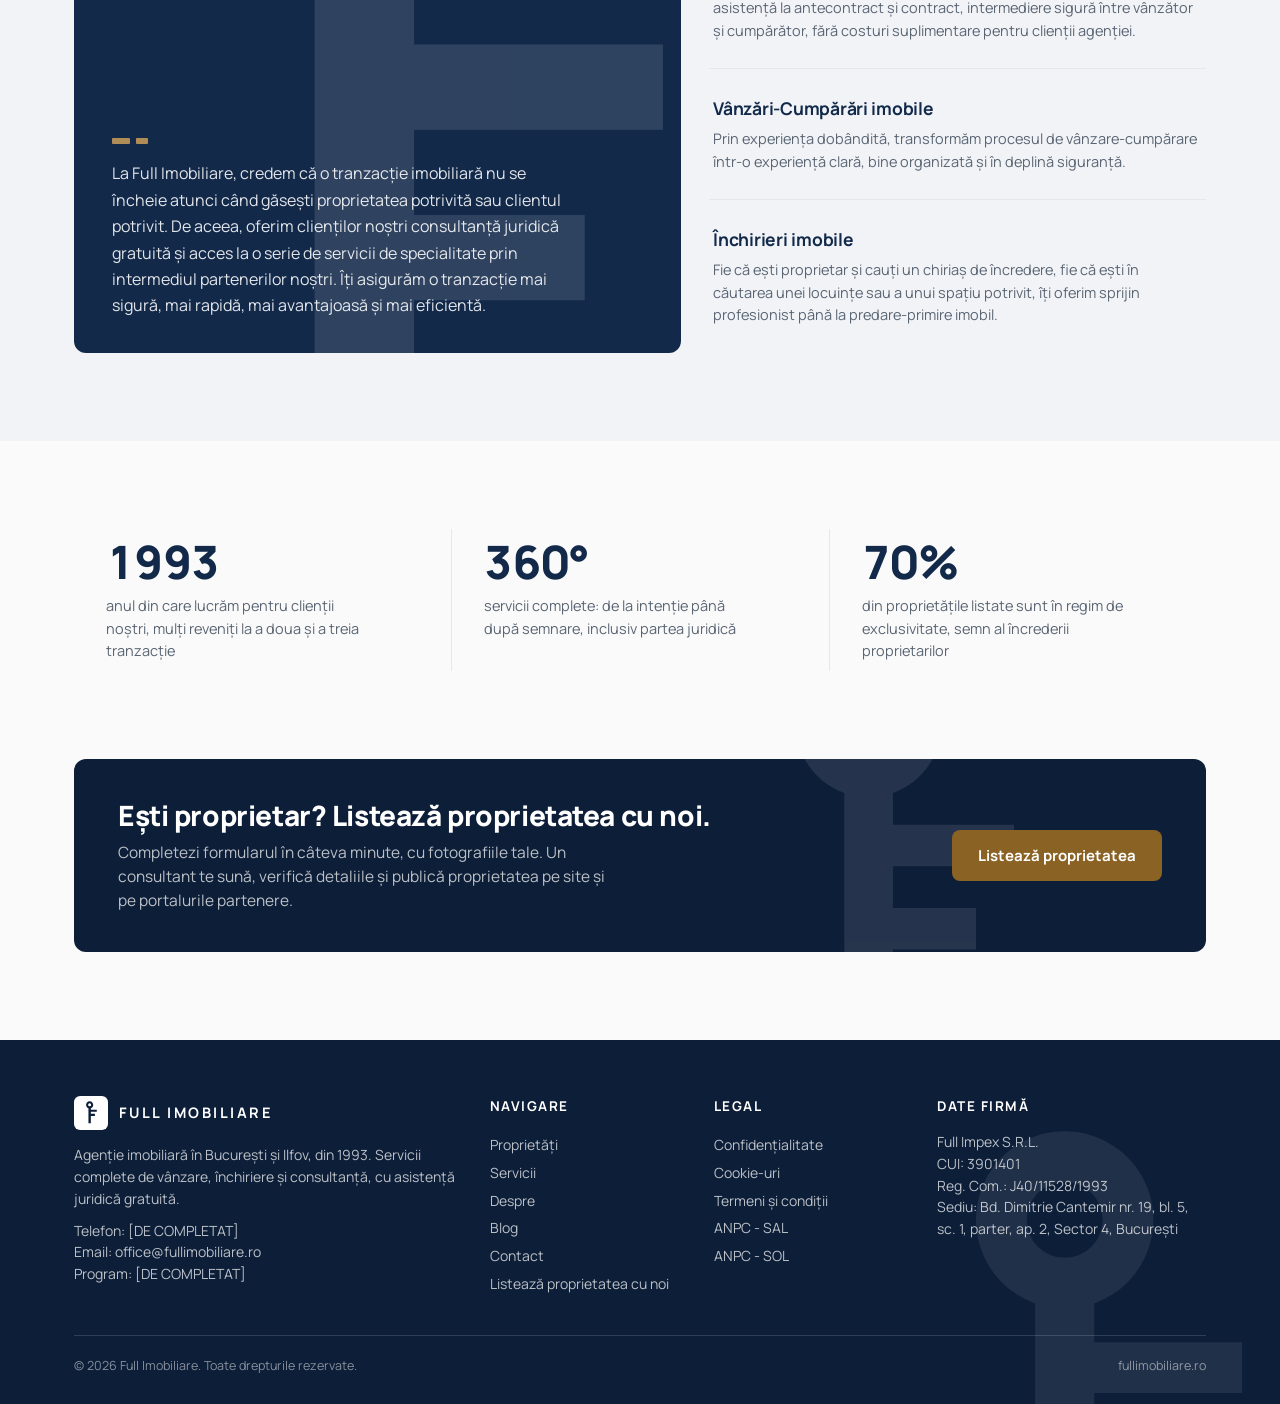
==== commit e535cba2: "Textele finale de la clienta: Servicii (8) si Despre - Sterse la cererea clientei: Consultanta credi" ====
--- a/index.html
+++ b/index.html
@@ -10,7 +10,7 @@
 <link rel="icon" href="img/icon/favicon-16.png" sizes="16x16" type="image/png">
 <link rel="apple-touch-icon" href="img/icon/apple-touch-180.png">
 <meta name="theme-color" content="#12294A">
-<link rel="stylesheet" href="css/stil.css?v=14">
+<link rel="stylesheet" href="css/stil.css?v=15">
 
 </head>
 <body>
@@ -110,9 +110,9 @@
   <div class="subsol-legal"><span>© 2026 Full Imobiliare. Toate drepturile rezervate.</span><span>fullimobiliare.ro</span></div>
 </div></footer>
 
-<script src="js/date-demo.js?v=14"></script>
-<script src="js/comun.js?v=14"></script>
-<script src="js/app.js?v=14"></script>
+<script src="js/date-demo.js?v=15"></script>
+<script src="js/comun.js?v=15"></script>
+<script src="js/app.js?v=15"></script>
 
 </body>
 </html>
--- a/css/stil.css
+++ b/css/stil.css
@@ -576,3 +576,5 @@
   .servicii-asimetric .banda-servicii { min-height: 0; }
 }
 .articol-continut ul + p, .articol-continut p + ul { margin-top: 16px; }
+
+.continut-slogan { margin-top: 26px; font-size: 13.5px; letter-spacing: 2px; font-weight: 700; color: var(--accent-inchis); line-height: 1.7; }
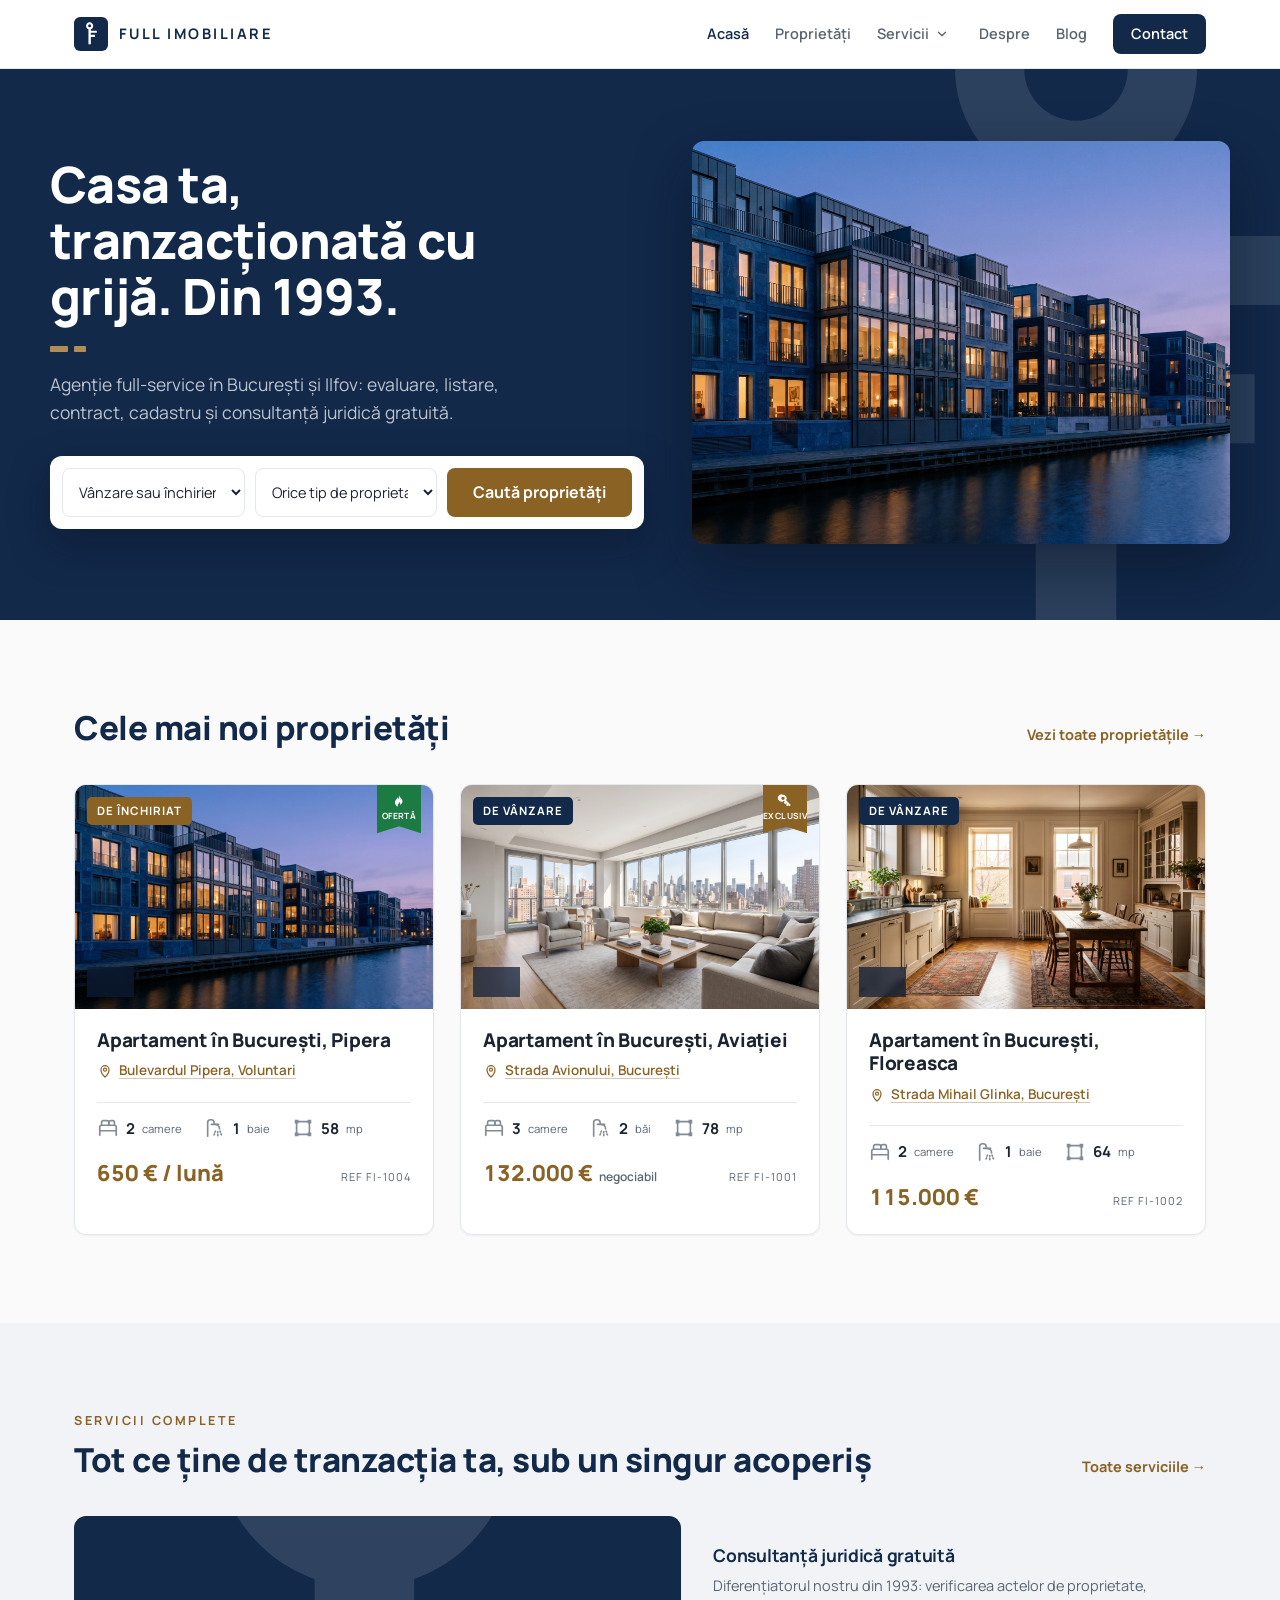
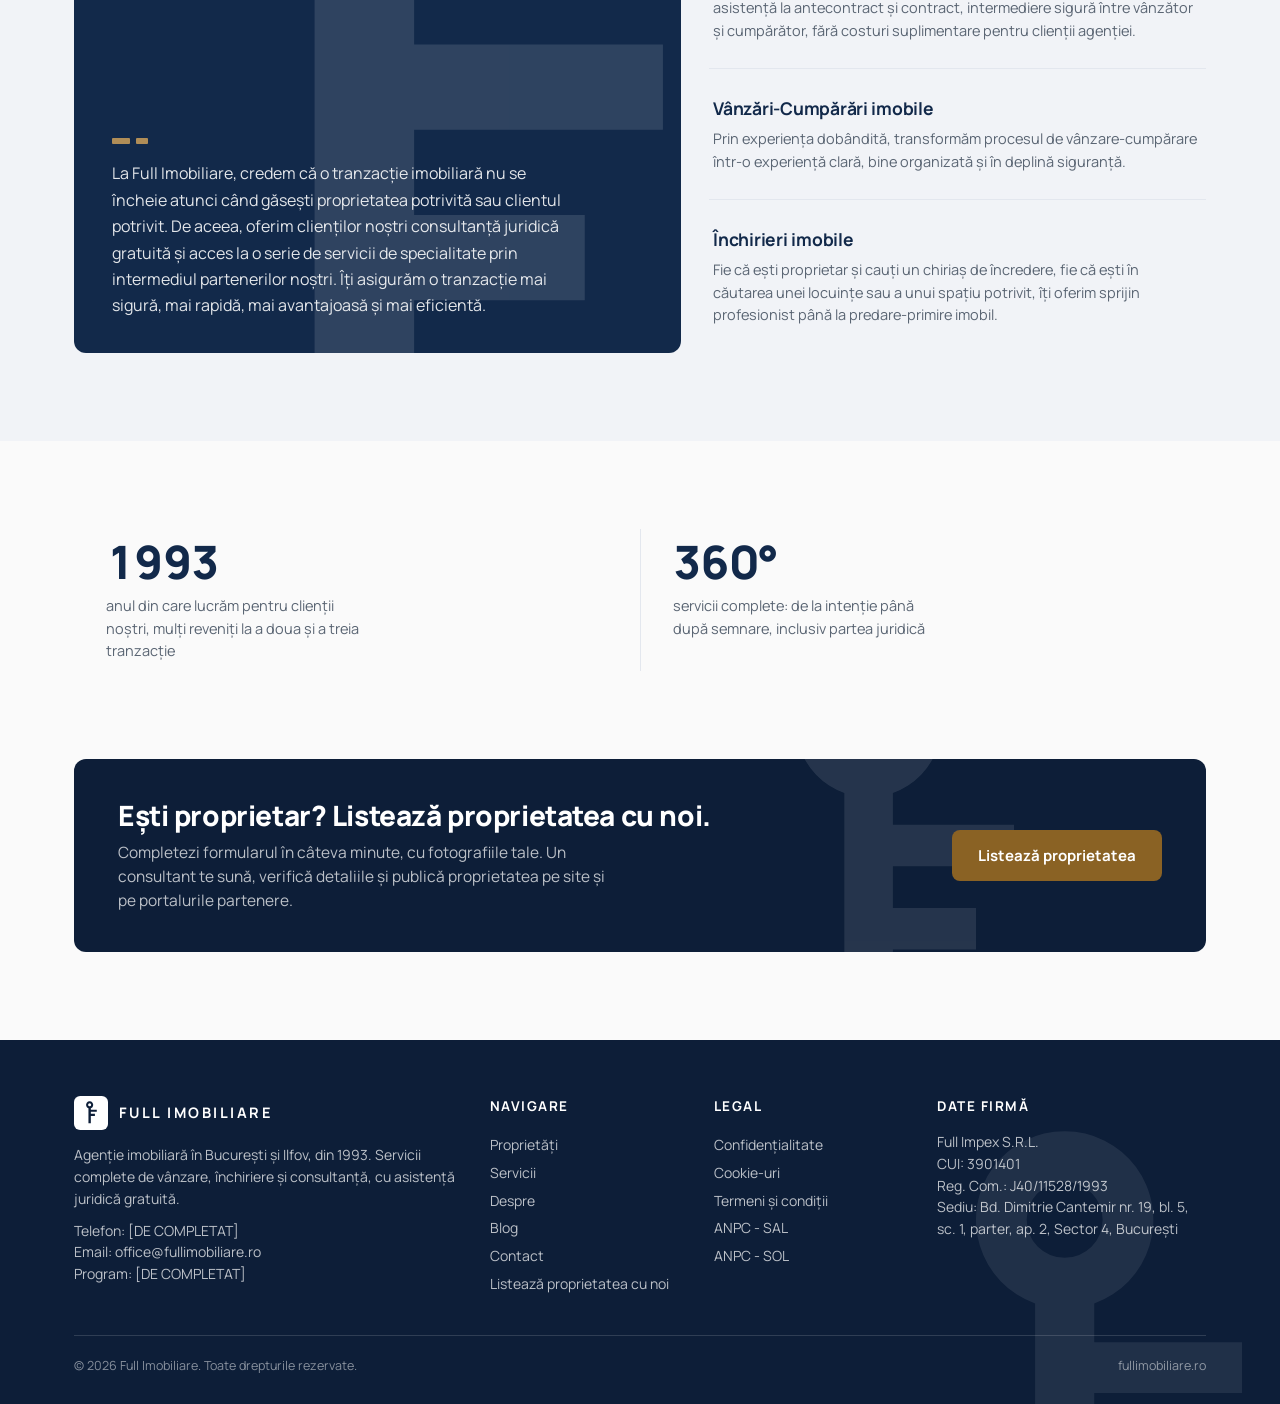
==== commit 8d9bb24a: "Consultanta imobiliara rearanjata pe brand (doar cuvintele clientei) + scoasa cifra 70% de pe prima " ====
--- a/index.html
+++ b/index.html
@@ -10,7 +10,7 @@
 <link rel="icon" href="img/icon/favicon-16.png" sizes="16x16" type="image/png">
 <link rel="apple-touch-icon" href="img/icon/apple-touch-180.png">
 <meta name="theme-color" content="#12294A">
-<link rel="stylesheet" href="css/stil.css?v=15">
+<link rel="stylesheet" href="css/stil.css?v=17">
 
 </head>
 <body>
@@ -73,7 +73,6 @@
   <div class="cifre">
     <div class="cifra"><h3>1993</h3><p>anul din care lucrăm pentru clienții noștri, mulți reveniți la a doua și a treia tranzacție</p></div>
     <div class="cifra"><h3>360°</h3><p>servicii complete: de la intenție până după semnare, inclusiv partea juridică</p></div>
-    <div class="cifra"><h3>70%</h3><p>din proprietățile listate sunt în regim de exclusivitate, semn al încrederii proprietarilor</p></div>
   </div>
 </div></section>
 
@@ -110,9 +109,9 @@
   <div class="subsol-legal"><span>© 2026 Full Imobiliare. Toate drepturile rezervate.</span><span>fullimobiliare.ro</span></div>
 </div></footer>
 
-<script src="js/date-demo.js?v=15"></script>
-<script src="js/comun.js?v=15"></script>
-<script src="js/app.js?v=15"></script>
+<script src="js/date-demo.js?v=17"></script>
+<script src="js/comun.js?v=17"></script>
+<script src="js/app.js?v=17"></script>
 
 </body>
 </html>
--- a/css/stil.css
+++ b/css/stil.css
@@ -438,7 +438,7 @@
 .formular-cap p { color: var(--text-secundar); font-size: 14.5px; margin-top: 4px; }
 
 /* ===== Cifre de încredere ===== */
-.cifre { display: grid; grid-template-columns: repeat(3, 1fr); gap: 0; }
+.cifre { display: grid; grid-template-columns: repeat(auto-fit, minmax(240px, 1fr)); gap: 0; }
 .cifra { padding: 8px 32px; }
 .cifra + .cifra { border-left: 1px solid var(--linie); }
 .cifra h3 { font-size: clamp(34px, 4vw, 46px); color: var(--brand); line-height: 1.1; font-weight: 800; }
@@ -578,3 +578,63 @@
 .articol-continut ul + p, .articol-continut p + ul { margin-top: 16px; }
 
 .continut-slogan { margin-top: 26px; font-size: 13.5px; letter-spacing: 2px; font-weight: 700; color: var(--accent-inchis); line-height: 1.7; }
+
+/* ===== Pagina unui serviciu (v2, 07.10.2026): bandă de brand + secțiuni pe carduri =====
+   Banda navy cu filigranul cheii și tăietura (manual, cap. 10), traseu de navigare, apoi conținutul împărțit
+   pe carduri, fiecare cu subtitlu marcat cu alamă; listele stau una sub alta, cu cheia ca bulină. */
+.serviciu-hero { background: var(--brand); color: var(--alb); padding: 44px 0 52px 0; --f-h: 165%; --f-sus: -38%; --f-dreapta: 3%; --f-opacitate: 0.10; }
+.firimituri { display: flex; flex-wrap: wrap; align-items: center; gap: 8px; font-size: 13px; color: rgba(255,255,255,0.55); margin-bottom: 20px; }
+.firimituri a { color: rgba(255,255,255,0.75); transition: color var(--dur-ui) ease; }
+.firimituri [aria-current] { color: var(--accent); font-weight: 600; }
+.serviciu-hero h1 { font-size: clamp(30px, 4vw, 46px); font-weight: 800; line-height: 1.1; max-width: 24ch; color: var(--alb); }
+.serviciu-hero .taietura { margin-top: 20px; }
+.serviciu-hero .serviciu-intro { margin-top: 16px; font-size: 18px; line-height: 1.6; color: rgba(255,255,255,0.8); max-width: 62ch; }
+.serviciu-hero-actiuni { display: none; gap: 10px; flex-wrap: wrap; margin-top: 22px; }
+.serviciu-hero-actiuni .buton { display: inline-block; margin: 0; padding: 12px 20px; }
+.buton.contur-alb { background: transparent; color: var(--alb); border: 1.5px solid rgba(255,255,255,0.55); }
+.serviciu-corp { padding: 40px 0 88px 0; }
+.serviciu-corp .serviciu-grila { margin-top: 0; gap: 32px; }
+.serviciu-continut { min-width: 0; }
+.serviciu-intro-text { margin-bottom: 22px; }
+.serviciu-intro-text p { font-size: 17.5px; line-height: 1.75; color: var(--text); }
+.serviciu-intro-text p + p { margin-top: 14px; }
+.bloc-serviciu { background: var(--alb); border: 1px solid var(--linie); border-radius: var(--raza); padding: 28px 30px; box-shadow: var(--umbra-card); }
+.bloc-serviciu + .bloc-serviciu { margin-top: 18px; }
+.bloc-serviciu h2 { font-size: 21px; font-weight: 800; color: var(--brand); line-height: 1.3; padding-left: 14px; border-left: 3px solid var(--accent); margin-bottom: 4px; }
+.bloc-serviciu p { font-size: 16px; line-height: 1.7; color: var(--text); margin-top: 12px; }
+.bloc-serviciu p.continut-lead { font-size: 17px; font-weight: 600; color: var(--brand); line-height: 1.55; }
+.bloc-serviciu p.continut-eticheta, .serviciu-intro-text p.continut-eticheta { margin-top: 22px; font-size: 12px; letter-spacing: 1.6px; text-transform: uppercase; font-weight: 700; color: var(--accent-inchis); line-height: 1.4; }
+.serviciu-continut .lista-continut { list-style: none; display: grid; gap: 8px; margin: 12px 0 0 0; }
+.serviciu-continut .lista-continut li { display: flex; align-items: flex-start; gap: 12px; padding: 11px 14px; background: var(--fundal); border: 1px solid var(--linie); border-radius: var(--raza-interactiv); font-size: 15.5px; line-height: 1.5; color: var(--text); }
+.serviciu-continut .lista-continut li svg { width: auto; height: 17px; flex: none; color: var(--accent-inchis); margin: 2px 0 0 0; }
+.serviciu-continut .continut-cta { margin: 22px 0 2px 0; }
+.serviciu-continut .continut-slogan { margin-top: 20px; }
+.lista-servicii-lateral a { display: flex; align-items: center; justify-content: space-between; gap: 10px; padding: 10px 0; }
+.lista-servicii-lateral a::after { content: "›"; color: var(--accent-inchis); font-size: 18px; line-height: 1; transition: transform var(--dur-ui) var(--ease-out); }
+@media (hover: hover) and (pointer: fine) {
+  .firimituri a:hover { color: var(--alb); }
+  .buton.contur-alb:hover { background: rgba(255,255,255,0.1); border-color: var(--alb); }
+  .lista-servicii-lateral a:hover::after { transform: translateX(3px); }
+}
+@media (max-width: 860px) {
+  .serviciu-hero { padding: 32px 0 38px 0; --f-h: 120%; --f-sus: -14%; --f-dreapta: -22%; }
+  .serviciu-hero-actiuni { display: flex; }
+  .bloc-serviciu { padding: 22px 18px; }
+  .serviciu-corp { padding: 26px 0 56px 0; }
+}
+
+/* Piloni: idei-cheie pe plăcuțe (raza plăcii = 18%, ca la marcă), cheia în alamă; banda: frază pe navy cu filigranul cheii */
+.piloni { display: flex; gap: 12px; margin-bottom: 18px; }
+.piloni .pilon { flex: 1 1 0; min-width: 0; }
+.pilon { display: flex; align-items: center; gap: 14px; background: var(--alb); border: 1px solid var(--linie); border-top: 3px solid var(--accent); border-radius: var(--raza); padding: 18px 18px; box-shadow: var(--umbra-card); }
+.pilon-placa { width: 44px; height: 44px; flex: none; border-radius: 18%; background: rgba(176, 141, 87, 0.16); color: var(--accent-inchis); display: flex; align-items: center; justify-content: center; }
+.pilon-placa svg { height: 24px; width: auto; }
+.pilon-text { font-size: 16px; font-weight: 800; line-height: 1.3; color: var(--brand); }
+.banda-continut { background: var(--brand); color: var(--alb); border-radius: var(--raza); padding: 30px 32px; margin-top: 18px; --f-h: 220%; --f-sus: -55%; --f-dreapta: 2%; --f-opacitate: 0.10; }
+.banda-continut p { font-size: 17.5px; line-height: 1.7; color: rgba(255, 255, 255, 0.9); max-width: 52ch; }
+@media (max-width: 860px) {
+  .banda-continut { padding: 24px 20px; --f-dreapta: -25%; }
+}
+@media (max-width: 640px) {
+  .piloni { flex-direction: column; }
+}
